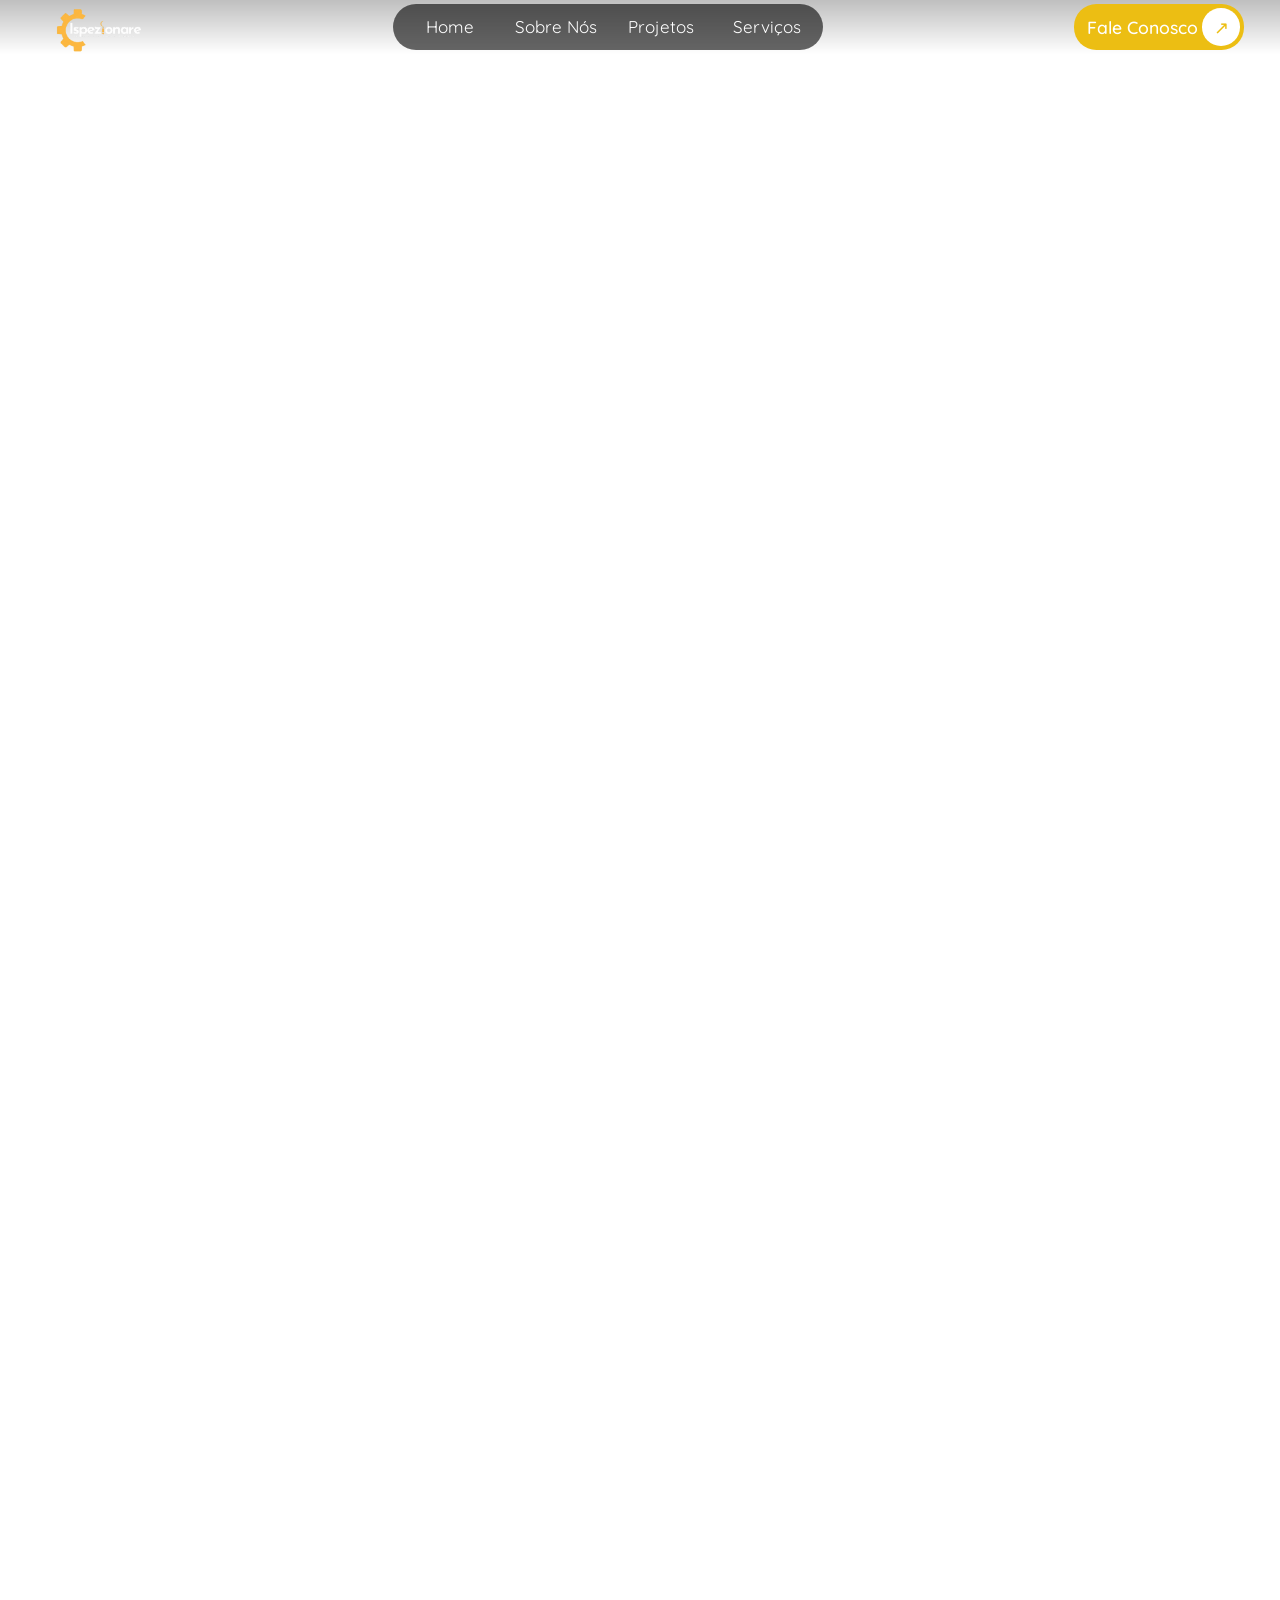
==== pages/aboutUs.html @ 0ad9e72d "estudar js e iniciar services" ====
<!DOCTYPE html>
<html lang="pt-br">
<head>
    <meta charset="UTF-8">
    <meta name="viewport" content="width=device-width, initial-scale=1.0">
    <title>Ispezionare Engenharia</title>
    <link rel="stylesheet" href="../styles/main.css">
    <link rel="icon" type="image/png" class="icon" href="../images/icon.png?v=2">
</head>
<body>
    <div class="headerItens">
        <div class="logo">
            <img src="../images/logoHeader.png" class="logoHeader">
        </div>
        <div class="icons">
            <a href="../index.html" class="iconsText home">Home</a>
            <a href="aboutUs.html" class="iconsText sobreNos">Sobre Nós</a>
            <a href="projects.html" class="iconsText projetos">Projetos</a>
            <a href="services.html" class="iconsText servicos">Serviços</a>
        </div>
        <div class="contact">
            <a href="https://wa.me/message/LAXNS5ODI656J1" class="waMe" target="_blank">
                <span class="waMeText">Fale Conosco</span>
                <span class="waMeArrow" aria-hidden="true">↗</span>
            </a>
        </div>
    </div>
</body>
</html>
---- styles/main.css ----
@import url('https://fonts.googleapis.com/css2?family=Archivo+Black&family=Montserrat:ital,wght@0,100..900;1,100..900&family=Quicksand:wght@300..700&display=swap');
* {
    padding: 0;
    margin: 0;
}
body {
    min-height: 200vh;
}

.headerItens {
    position: sticky;
    top: 0;
    z-index: 1000;
    display: grid;
    grid-template-columns: auto 1fr auto;
    grid-template-rows: minmax(0, 1fr);
    height: 3.35rem;
    background: linear-gradient(to bottom, rgb(0 0 0 / 25%), rgb(0 0 0 / 0%));
    color: white;
}
.headerItens .logo {
    display: flex;
    padding-left: 3rem;
    align-items: center;
    height: 110%;
}
.logoHeader {
    display: block;
    height: 100%;
    width: auto;
}
.headerItens .icons {
    display: flex;
    justify-self: center;
    align-items: stretch;
    padding: 0.25rem;
    box-sizing: border-box;
    background-color: rgb(0 0 0 / 60%);
    width: 47%;
    border-radius: 3.5rem;
    margin: 0.25rem;
    font-size: 10px;
}
.iconsText {
    display: flex;
    flex: 1;
    align-items: center;
    justify-content: center;
    font-family: "Quicksand", sans-serif;
    font-size: 1.7em;
    color: inherit;
    text-decoration: none;
    border-radius: 3.5rem;
    transition: 0.2s;
    cursor: pointer;
}
.iconsText:hover{
    background-color: white;
    color: black;
    transition: 0.2s;
}
.headerItens .contact {
    display: flex;
    justify-content: right;
    padding: .25rem;
    padding-right: 2rem;
    align-items: center;
}
.waMe {
    display: flex;
    align-items: center;
    justify-content: center;
    gap: .3rem;
    box-sizing: border-box;
    padding: .25rem;
    padding-left: 0.8rem;
    background-color: #ecbe13;
    border-radius: 1.4rem;
    margin: .25rem;
    height: 100%;
    font-family: "Quicksand", sans-serif;
    font-size: 1.4em;
    color: inherit;
    text-decoration: none;
    font-weight: 550;
    transition: .2s;
}
.waMeText,
.waMeArrow {
    display: flex;
    align-items: center;
    justify-content: center;
    height: 100%;
    transition: .2s;
    font-size: 1.1rem;
}
.waMeArrow {
    aspect-ratio: 1;
    flex-shrink: 0;
    border-radius: 50%;
    color: #ecbe13;
    background-color: white;
}
.waMe:hover{
    color: #ecbe13;
    background-color: white;
}
.waMe:hover .waMeArrow,
.waMe:focus-visible .waMeArrow {
    color: white;
    background-color: #ecbe13;
}
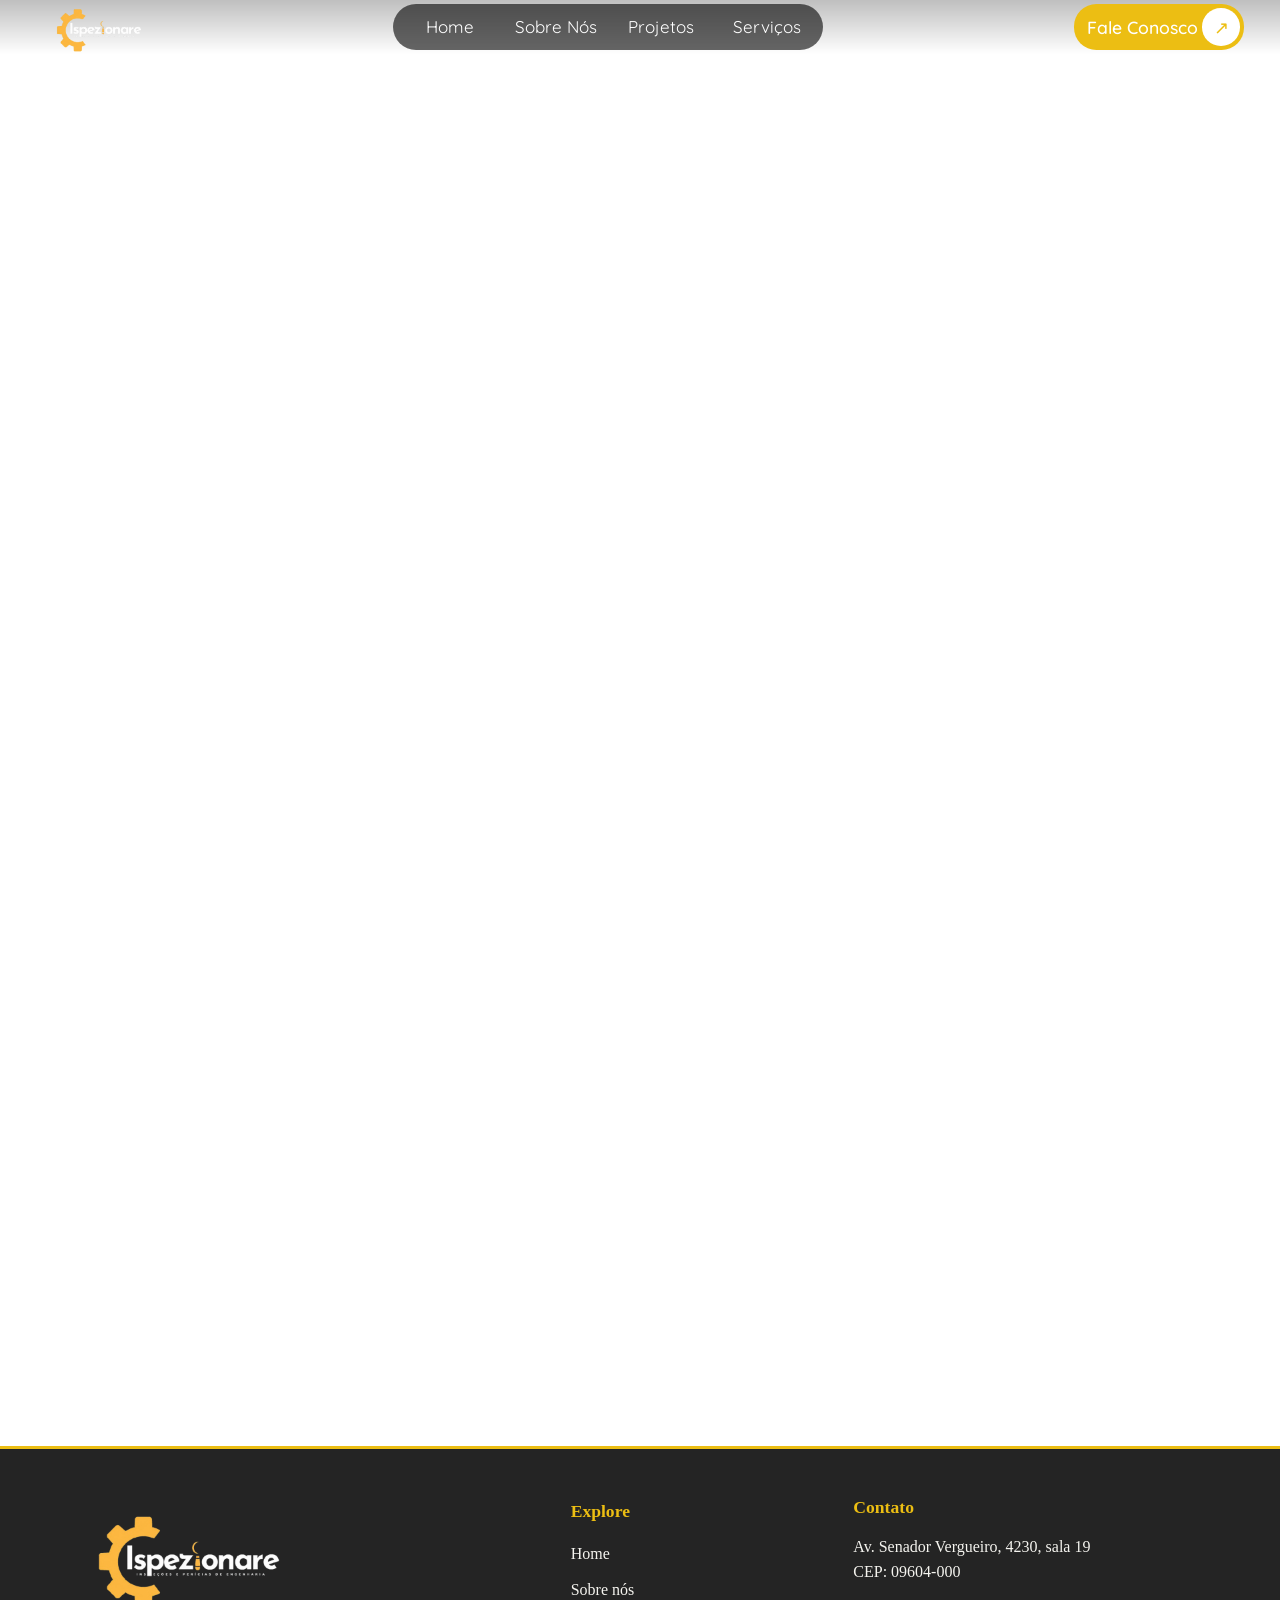
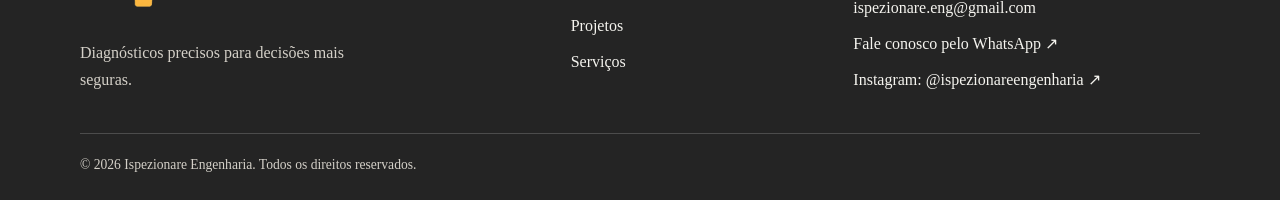
==== commit c1c1f158: "Inicio do services" ====
--- a/pages/aboutUs.html
+++ b/pages/aboutUs.html
@@ -25,5 +25,39 @@
             </a>
         </div>
     </div>
+
+
+
+    <!--  Footer  -->
+
+    <footer class="siteFooter">
+        <div class="footerContent">
+            <div class="footerBrand">
+                <a href="index.html" aria-label="Ispezionare Engenharia — início">
+                    <img src="../images/logoHeader.png" alt="Ispezionare Engenharia" loading="lazy">
+                </a>
+                <p>Diagnósticos precisos para decisões mais seguras.</p>
+            </div>
+            <nav class="footerLinks" aria-label="Navegação do rodapé">
+                <h2>Explore</h2>
+                <a href="index.html" aria-current="page">Home</a>
+                <a href="pages/aboutUs.html">Sobre nós</a>
+                <a href="pages/projects.html">Projetos</a>
+                <a href="pages/services.html">Serviços</a>
+            </nav>
+            <div class="footerContact">
+                <h2>Contato</h2>
+                <address>
+                    <p>Av. Senador Vergueiro, 4230, sala 19<br>CEP: 09604-000</p>
+                    <p>ispezionare.eng@gmail.com</p>
+                    <a href="https://wa.me/message/LAXNS5ODI656J1" target="_blank" rel="noopener noreferrer">Fale conosco pelo WhatsApp ↗</a>
+                </address>
+                <a href="https://www.instagram.com/ispezionareengenharia/" target="_blank" rel="noopener noreferrer">Instagram: @ispezionareengenharia ↗</a>
+            </div>
+        </div>
+        <div class="footerBottom">
+            <p>© 2026 Ispezionare Engenharia. Todos os direitos reservados.</p>
+        </div>
+    </footer>
 </body>
 </html>
--- a/styles/main.css
+++ b/styles/main.css
@@ -1,11 +1,19 @@
 @import url('https://fonts.googleapis.com/css2?family=Archivo+Black&family=Montserrat:ital,wght@0,100..900;1,100..900&family=Quicksand:wght@300..700&display=swap');
+@import url('https://fonts.googleapis.com/css2?family=Outfit:wght@100..900&display=swap');
 * {
     padding: 0;
     margin: 0;
 }
 body {
     min-height: 200vh;
-}
+    display: flex;
+    flex-direction: column;
+}
+body > * {
+    flex-shrink: 0;
+}
+
+/*  Header  */
 
 .headerItens {
     position: sticky;
@@ -110,3 +118,87 @@
     color: white;
     background-color: #ecbe13;
 }
+
+/* footer */
+
+.siteFooter {
+    margin-top: auto;
+    padding: 3rem clamp(1.25rem, 4vw, 5rem) 1.5rem;
+    background-color: #242424;
+    color: #f5f4ef;
+    border-top: 3px solid #ecbe13;
+}
+.footerContent {
+    display: grid;
+    grid-template-columns: 1.3fr .7fr 1fr;
+    gap: 2.5rem;
+    max-width: 1120px;
+    margin-inline: auto;
+}
+.footerContent > * {
+    min-width: 0;
+    overflow-wrap: anywhere;
+}
+.footerBrand img {
+    display: block;
+    width: 220px;
+    max-width: 100%;
+    height: auto;
+}
+.footerBrand p {
+    max-width: 280px;
+    margin-top: 1rem;
+    color: #d4d0c8;
+    line-height: 1.7;
+}
+.siteFooter h2 {
+    margin-bottom: 1rem;
+    color: #ecbe13;
+    font-size: 1.1rem;
+    font-weight: 600;
+}
+.footerLinks, .footerContact address {
+    display: flex;
+    flex-direction: column;
+    align-items: flex-start;
+    gap: .65rem;
+    font-style: normal;
+    line-height: 1.6;
+}
+.footerLinks h2 {
+    margin-bottom: .35rem;
+}
+.footerContact > a {
+    display: inline-block;
+    margin-top: .65rem;
+    line-height: 1.6;
+}
+.siteFooter a {
+    color: inherit;
+    text-decoration: none;
+    text-underline-offset: .25em;
+}
+.siteFooter a:hover {
+    color: #ecbe13;
+    text-decoration: underline;
+}
+.siteFooter a:focus-visible {
+    outline: 2px solid #ecbe13;
+    outline-offset: 5px;
+    border-radius: 2px;
+}
+.footerBottom {
+    max-width: 1120px;
+    margin: 2.5rem auto 0;
+    padding-top: 1.25rem;
+    border-top: 1px solid rgb(255 255 255 / 18%);
+    color: #d4d0c8;
+    font-size: .85rem;
+    line-height: 1.6;
+}
+
+/*  general  */
+
+.yText {
+    color: #ecbe13;
+}
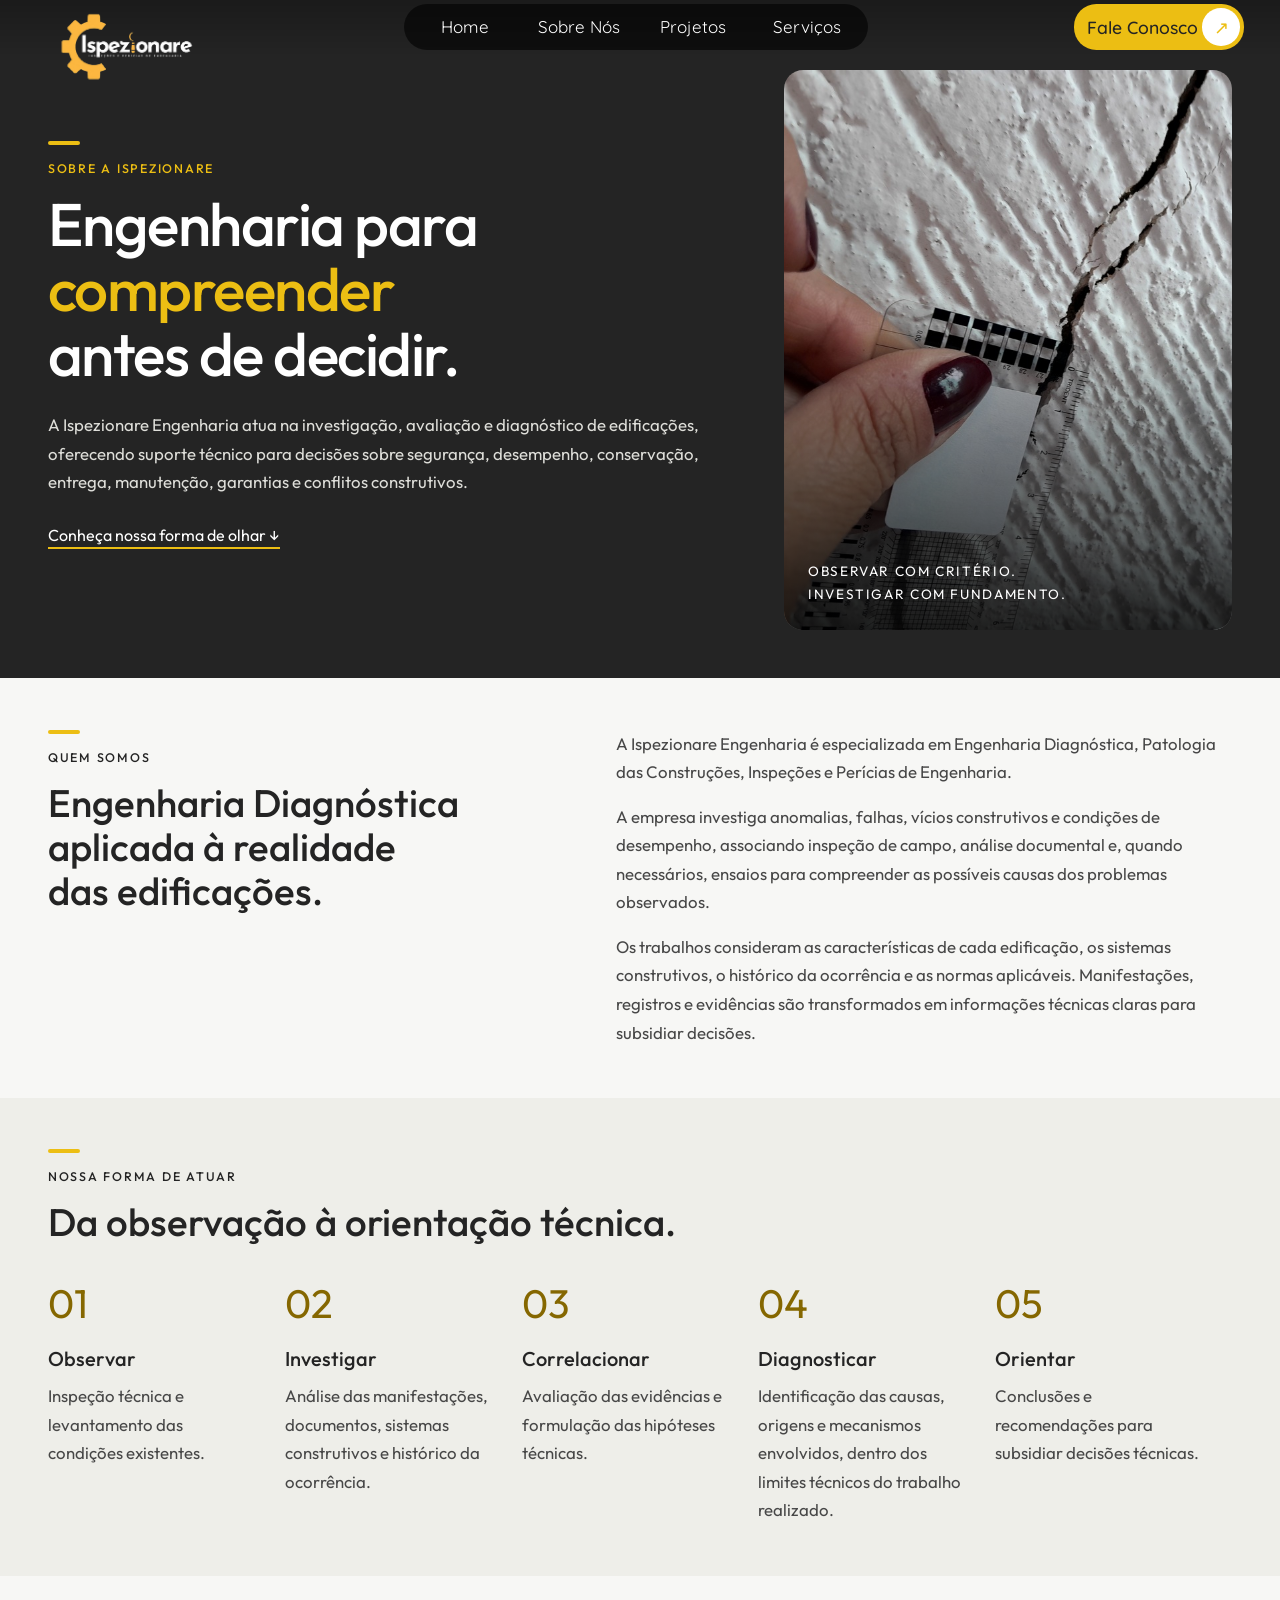
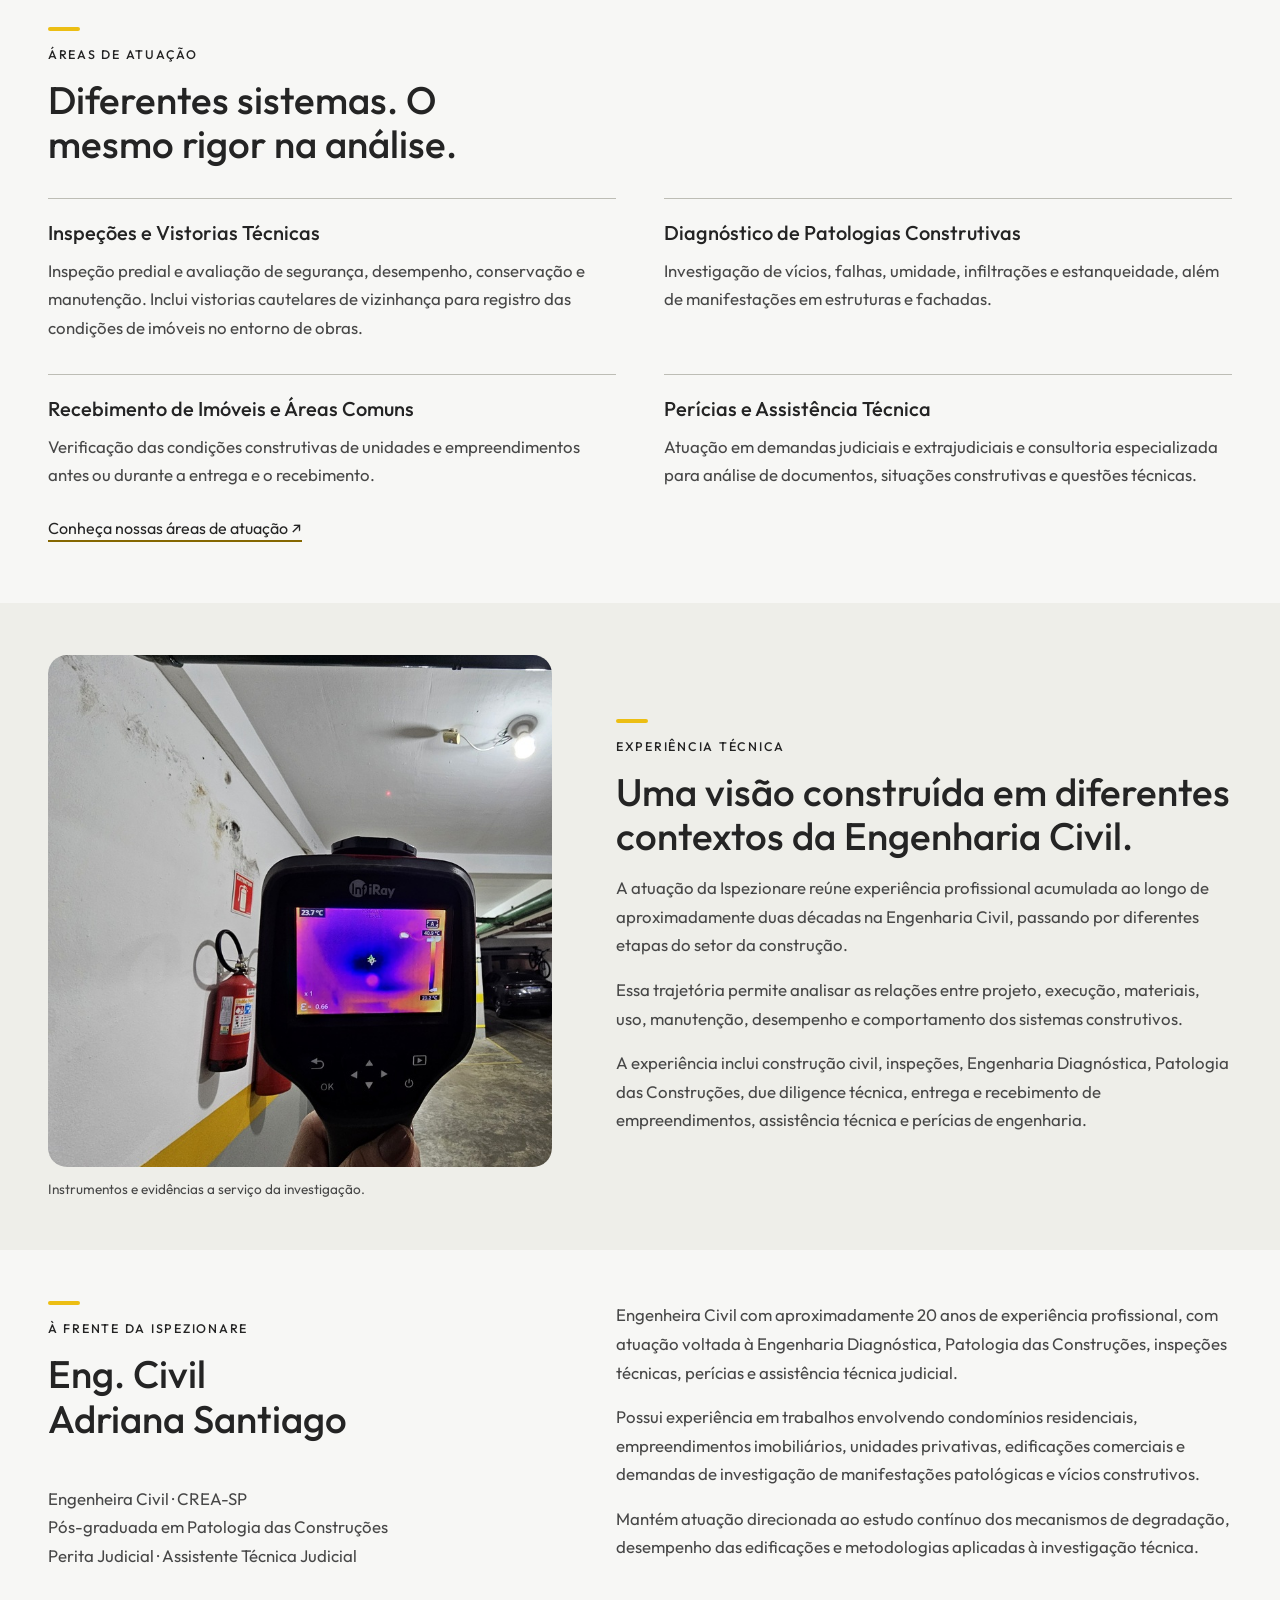
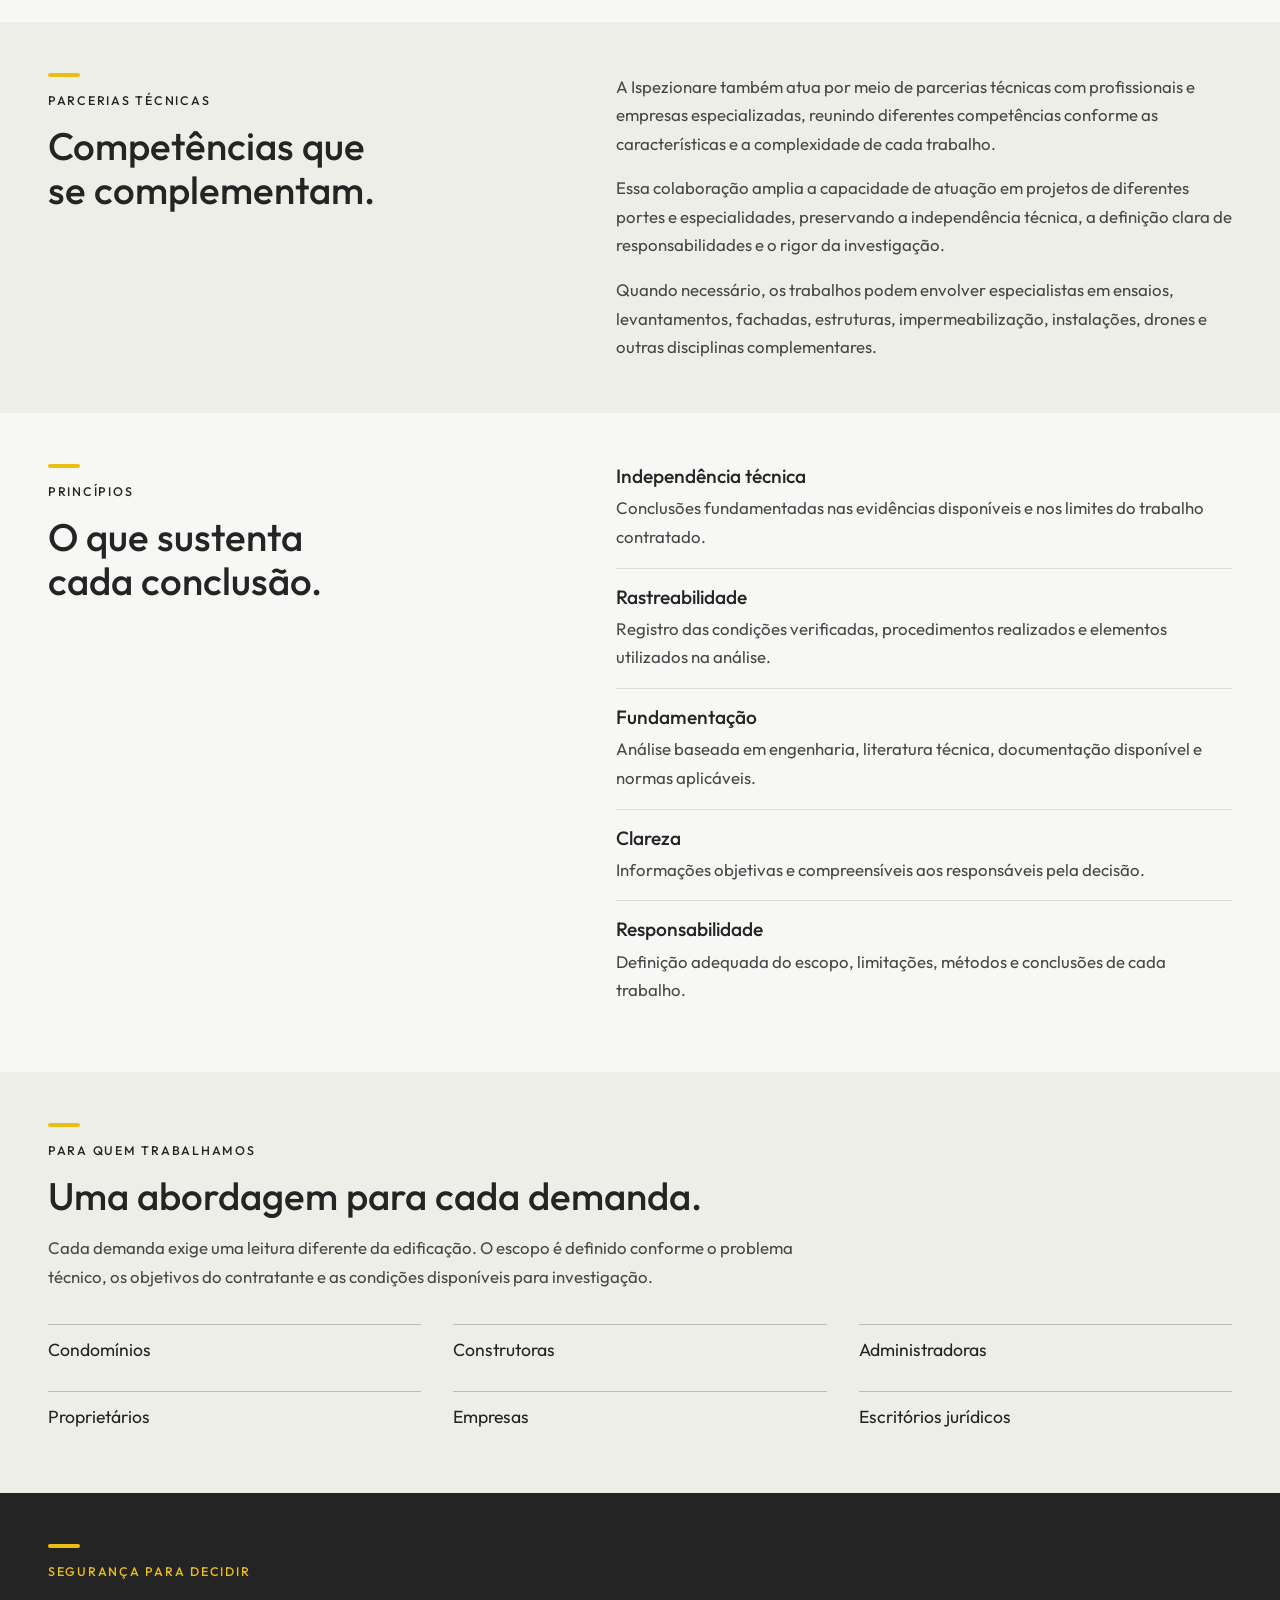
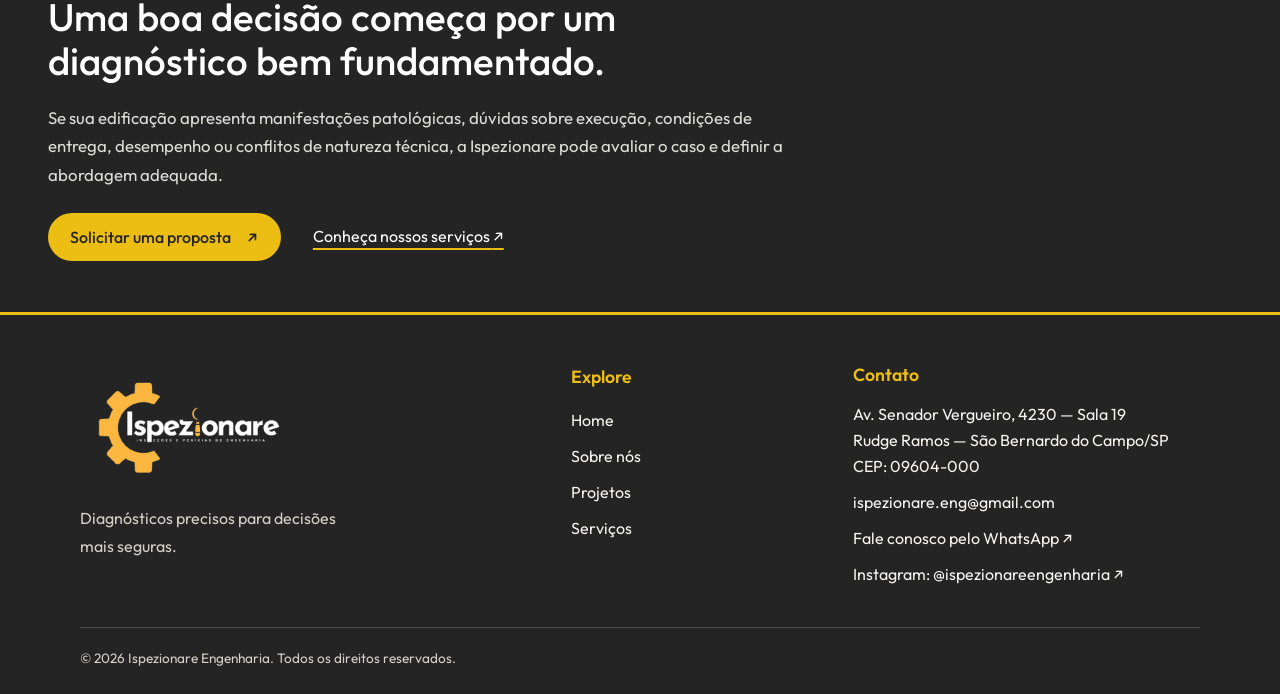
==== commit 8f1e9aaa: "aboutUs.html feito" ====
--- a/pages/aboutUs.html
+++ b/pages/aboutUs.html
@@ -3,52 +3,198 @@
 <head>
     <meta charset="UTF-8">
     <meta name="viewport" content="width=device-width, initial-scale=1.0">
-    <title>Ispezionare Engenharia</title>
+    <title>Sobre a Ispezionare | Engenharia Diagnóstica e Perícias</title>
+    <meta name="description" content="Conheça a Ispezionare Engenharia, especializada em Engenharia Diagnóstica, Patologia das Construções, inspeções, perícias e assistência técnica.">
     <link rel="stylesheet" href="../styles/main.css">
-    <link rel="icon" type="image/png" class="icon" href="../images/icon.png?v=2">
+    <link rel="stylesheet" href="../styles/aboutUs.css">
+    <link rel="icon" type="image/png" href="../images/images/icon.png?v=2">
 </head>
-<body>
-    <div class="headerItens">
+<body class="aboutPage">
+    <a class="aboutSkip" href="#conteudo">Pular para o conteúdo</a>
+    <header class="headerItens">
         <div class="logo">
-            <img src="../images/logoHeader.png" class="logoHeader">
-        </div>
-        <div class="icons">
-            <a href="../index.html" class="iconsText home">Home</a>
-            <a href="aboutUs.html" class="iconsText sobreNos">Sobre Nós</a>
-            <a href="projects.html" class="iconsText projetos">Projetos</a>
-            <a href="services.html" class="iconsText servicos">Serviços</a>
-        </div>
+            <img src="../images/images/logoHeader.png" class="logoHeader" alt="Ispezionare Engenharia">
+        </div>
+        <nav class="icons" aria-label="Navegação principal">
+            <a href="../index.html" class="iconsText">Home</a>
+            <a href="aboutUs.html" class="iconsText" aria-current="page">Sobre Nós</a>
+            <a href="projects.html" class="iconsText">Projetos</a>
+            <a href="services.html" class="iconsText">Serviços</a>
+        </nav>
         <div class="contact">
             <a href="https://wa.me/message/LAXNS5ODI656J1" class="waMe" target="_blank">
                 <span class="waMeText">Fale Conosco</span>
                 <span class="waMeArrow" aria-hidden="true">↗</span>
             </a>
         </div>
-    </div>
-
-
-
-    <!--  Footer  -->
+    </header>
+
+    <main id="conteudo" tabindex="-1">
+        <section class="aboutHero" aria-labelledby="about-title">
+            <div class="aboutContainer aboutHeroGrid">
+                <div class="aboutHeroText">
+                    <p class="aboutEyebrow">Sobre a Ispezionare</p>
+                    <h1 id="about-title">Engenharia para <span>compreender</span> antes de decidir.</h1>
+                    <p class="aboutLead">A Ispezionare Engenharia atua na investigação, avaliação e diagnóstico de edificações, oferecendo suporte técnico para decisões sobre segurança, desempenho, conservação, entrega, manutenção, garantias e conflitos construtivos.</p>
+                    <a class="aboutLink" href="#quem-somos">Conheça nossa forma de olhar <span aria-hidden="true">↓</span></a>
+                </div>
+                <figure class="aboutHeroPhoto">
+                    <img src="../images/images-services/firstService.jpg" width="744" height="842" alt="Medição da abertura de uma trinca com fissurômetro." fetchpriority="high">
+                    <figcaption>Observar com critério.<br>Investigar com fundamento.</figcaption>
+                </figure>
+            </div>
+        </section>
+
+        <section class="aboutSection" aria-labelledby="quem-somos">
+            <div class="aboutContainer aboutSplit">
+                <div>
+                    <p class="aboutEyebrow">Quem somos</p>
+                    <h2 id="quem-somos">Engenharia Diagnóstica aplicada à realidade das edificações.</h2>
+                </div>
+                <div class="aboutCopy">
+                    <p>A Ispezionare Engenharia é especializada em Engenharia Diagnóstica, Patologia das Construções, Inspeções e Perícias de Engenharia.</p>
+                    <p>A empresa investiga anomalias, falhas, vícios construtivos e condições de desempenho, associando inspeção de campo, análise documental e, quando necessários, ensaios para compreender as possíveis causas dos problemas observados.</p>
+                    <p>Os trabalhos consideram as características de cada edificação, os sistemas construtivos, o histórico da ocorrência e as normas aplicáveis. Manifestações, registros e evidências são transformados em informações técnicas claras para subsidiar decisões.</p>
+                </div>
+            </div>
+        </section>
+
+        <section class="aboutSection aboutTint" aria-labelledby="nosso-metodo">
+            <div class="aboutContainer">
+                <div class="aboutHeading">
+                    <p class="aboutEyebrow">Nossa forma de atuar</p>
+                    <h2 id="nosso-metodo">Da observação à orientação técnica.</h2>
+                </div>
+                <ol class="aboutMethod">
+                    <li><span aria-hidden="true">01</span><h3>Observar</h3><p>Inspeção técnica e levantamento das condições existentes.</p></li>
+                    <li><span aria-hidden="true">02</span><h3>Investigar</h3><p>Análise das manifestações, documentos, sistemas construtivos e histórico da ocorrência.</p></li>
+                    <li><span aria-hidden="true">03</span><h3>Correlacionar</h3><p>Avaliação das evidências e formulação das hipóteses técnicas.</p></li>
+                    <li><span aria-hidden="true">04</span><h3>Diagnosticar</h3><p>Identificação das causas, origens e mecanismos envolvidos, dentro dos limites técnicos do trabalho realizado.</p></li>
+                    <li><span aria-hidden="true">05</span><h3>Orientar</h3><p>Conclusões e recomendações para subsidiar decisões técnicas.</p></li>
+                </ol>
+            </div>
+        </section>
+
+        <section class="aboutSection" aria-labelledby="areas-atuacao">
+            <div class="aboutContainer">
+                <div class="aboutHeading">
+                    <p class="aboutEyebrow">Áreas de atuação</p>
+                    <h2 id="areas-atuacao">Diferentes sistemas. O mesmo rigor na análise.</h2>
+                </div>
+                <div class="aboutAreas">
+                    <article><h3>Inspeções e Vistorias Técnicas</h3><p>Inspeção predial e avaliação de segurança, desempenho, conservação e manutenção. Inclui vistorias cautelares de vizinhança para registro das condições de imóveis no entorno de obras.</p></article>
+                    <article><h3>Diagnóstico de Patologias Construtivas</h3><p>Investigação de vícios, falhas, umidade, infiltrações e estanqueidade, além de manifestações em estruturas e fachadas.</p></article>
+                    <article><h3>Recebimento de Imóveis e Áreas Comuns</h3><p>Verificação das condições construtivas de unidades e empreendimentos antes ou durante a entrega e o recebimento.</p></article>
+                    <article><h3>Perícias e Assistência Técnica</h3><p>Atuação em demandas judiciais e extrajudiciais e consultoria especializada para análise de documentos, situações construtivas e questões técnicas.</p></article>
+                </div>
+                <a class="aboutLink" href="services.html">Conheça nossas áreas de atuação <span aria-hidden="true">↗</span></a>
+            </div>
+        </section>
+
+        <section class="aboutSection aboutTint" aria-labelledby="experiencia">
+            <div class="aboutContainer aboutSplit aboutExperience">
+                <figure class="aboutPhoto">
+                    <img src="../images/images-services/secondService.jpg" width="744" height="842" alt="Câmera termográfica utilizada na investigação de uma parede em garagem." loading="lazy" decoding="async">
+                    <figcaption>Instrumentos e evidências a serviço da investigação.</figcaption>
+                </figure>
+                <div class="aboutCopy">
+                    <p class="aboutEyebrow">Experiência técnica</p>
+                    <h2 id="experiencia">Uma visão construída em diferentes contextos da Engenharia Civil.</h2>
+                    <p>A atuação da Ispezionare reúne experiência profissional acumulada ao longo de aproximadamente duas décadas na Engenharia Civil, passando por diferentes etapas do setor da construção.</p>
+                    <p>Essa trajetória permite analisar as relações entre projeto, execução, materiais, uso, manutenção, desempenho e comportamento dos sistemas construtivos.</p>
+                    <p>A experiência inclui construção civil, inspeções, Engenharia Diagnóstica, Patologia das Construções, due diligence técnica, entrega e recebimento de empreendimentos, assistência técnica e perícias de engenharia.</p>
+                </div>
+            </div>
+        </section>
+
+        <section class="aboutSection" aria-labelledby="adriana-santiago">
+            <div class="aboutContainer aboutSplit">
+                <div class="aboutFounder">
+                    <p class="aboutEyebrow">À frente da Ispezionare</p>
+                    <h2 id="adriana-santiago">Eng. Civil<br>Adriana Santiago</h2>
+                    <p class="aboutCredentials">Engenheira Civil · CREA-SP<br>Pós-graduada em Patologia das Construções<br>Perita Judicial · Assistente Técnica Judicial</p>
+                </div>
+                <div class="aboutCopy">
+                    <p>Engenheira Civil com aproximadamente 20 anos de experiência profissional, com atuação voltada à Engenharia Diagnóstica, Patologia das Construções, inspeções técnicas, perícias e assistência técnica judicial.</p>
+                    <p>Possui experiência em trabalhos envolvendo condomínios residenciais, empreendimentos imobiliários, unidades privativas, edificações comerciais e demandas de investigação de manifestações patológicas e vícios construtivos.</p>
+                    <p>Mantém atuação direcionada ao estudo contínuo dos mecanismos de degradação, desempenho das edificações e metodologias aplicadas à investigação técnica.</p>
+                </div>
+            </div>
+        </section>
+
+        <section class="aboutSection aboutTint" aria-labelledby="parcerias">
+            <div class="aboutContainer aboutSplit">
+                <div>
+                    <p class="aboutEyebrow">Parcerias técnicas</p>
+                    <h2 id="parcerias">Competências que se complementam.</h2>
+                </div>
+                <div class="aboutCopy">
+                    <p>A Ispezionare também atua por meio de parcerias técnicas com profissionais e empresas especializadas, reunindo diferentes competências conforme as características e a complexidade de cada trabalho.</p>
+                    <p>Essa colaboração amplia a capacidade de atuação em projetos de diferentes portes e especialidades, preservando a independência técnica, a definição clara de responsabilidades e o rigor da investigação.</p>
+                    <p>Quando necessário, os trabalhos podem envolver especialistas em ensaios, levantamentos, fachadas, estruturas, impermeabilização, instalações, drones e outras disciplinas complementares.</p>
+                </div>
+            </div>
+        </section>
+
+        <section class="aboutSection" aria-labelledby="principios">
+            <div class="aboutContainer aboutSplit">
+                <div>
+                    <p class="aboutEyebrow">Princípios</p>
+                    <h2 id="principios">O que sustenta cada conclusão.</h2>
+                </div>
+                <dl class="aboutPrinciples">
+                    <div><dt>Independência técnica</dt><dd>Conclusões fundamentadas nas evidências disponíveis e nos limites do trabalho contratado.</dd></div>
+                    <div><dt>Rastreabilidade</dt><dd>Registro das condições verificadas, procedimentos realizados e elementos utilizados na análise.</dd></div>
+                    <div><dt>Fundamentação</dt><dd>Análise baseada em engenharia, literatura técnica, documentação disponível e normas aplicáveis.</dd></div>
+                    <div><dt>Clareza</dt><dd>Informações objetivas e compreensíveis aos responsáveis pela decisão.</dd></div>
+                    <div><dt>Responsabilidade</dt><dd>Definição adequada do escopo, limitações, métodos e conclusões de cada trabalho.</dd></div>
+                </dl>
+            </div>
+        </section>
+
+        <section class="aboutSection aboutTint" aria-labelledby="publicos">
+            <div class="aboutContainer">
+                <div class="aboutHeading">
+                    <p class="aboutEyebrow">Para quem trabalhamos</p>
+                    <h2 id="publicos">Uma abordagem para cada demanda.</h2>
+                    <p>Cada demanda exige uma leitura diferente da edificação. O escopo é definido conforme o problema técnico, os objetivos do contratante e as condições disponíveis para investigação.</p>
+                </div>
+                <ul class="aboutAudiences"><li>Condomínios</li><li>Construtoras</li><li>Administradoras</li><li>Proprietários</li><li>Empresas</li><li>Escritórios jurídicos</li></ul>
+            </div>
+        </section>
+
+        <section class="aboutSection aboutClosing" aria-labelledby="contato">
+            <div class="aboutContainer">
+                <p class="aboutEyebrow">Segurança para decidir</p>
+                <h2 id="contato">Uma boa decisão começa por um diagnóstico bem fundamentado.</h2>
+                <p>Se sua edificação apresenta manifestações patológicas, dúvidas sobre execução, condições de entrega, desempenho ou conflitos de natureza técnica, a Ispezionare pode avaliar o caso e definir a abordagem adequada.</p>
+                <div class="aboutActions">
+                    <a class="aboutButton" href="https://wa.me/message/LAXNS5ODI656J1" target="_blank" rel="noopener noreferrer">Solicitar uma proposta <span aria-hidden="true">↗</span></a>
+                    <a class="aboutLink" href="services.html">Conheça nossos serviços <span aria-hidden="true">↗</span></a>
+                </div>
+            </div>
+        </section>
+    </main>
 
     <footer class="siteFooter">
         <div class="footerContent">
             <div class="footerBrand">
-                <a href="index.html" aria-label="Ispezionare Engenharia — início">
-                    <img src="../images/logoHeader.png" alt="Ispezionare Engenharia" loading="lazy">
+                <a href="../index.html" aria-label="Ispezionare Engenharia — início">
+                    <img src="../images/images/logoHeader.png" alt="Ispezionare Engenharia" loading="lazy">
                 </a>
                 <p>Diagnósticos precisos para decisões mais seguras.</p>
             </div>
             <nav class="footerLinks" aria-label="Navegação do rodapé">
                 <h2>Explore</h2>
-                <a href="index.html" aria-current="page">Home</a>
-                <a href="pages/aboutUs.html">Sobre nós</a>
-                <a href="pages/projects.html">Projetos</a>
-                <a href="pages/services.html">Serviços</a>
+                <a href="../index.html">Home</a>
+                <a href="aboutUs.html" aria-current="page">Sobre nós</a>
+                <a href="projects.html">Projetos</a>
+                <a href="services.html">Serviços</a>
             </nav>
             <div class="footerContact">
                 <h2>Contato</h2>
                 <address>
-                    <p>Av. Senador Vergueiro, 4230, sala 19<br>CEP: 09604-000</p>
+                    <p>Av. Senador Vergueiro, 4230 — Sala 19<br>Rudge Ramos — São Bernardo do Campo/SP<br>CEP: 09604-000</p>
                     <p>ispezionare.eng@gmail.com</p>
                     <a href="https://wa.me/message/LAXNS5ODI656J1" target="_blank" rel="noopener noreferrer">Fale conosco pelo WhatsApp ↗</a>
                 </address>
@@ -59,5 +205,6 @@
             <p>© 2026 Ispezionare Engenharia. Todos os direitos reservados.</p>
         </div>
     </footer>
+    <script src="../scripts/aboutUs.js" defer></script>
 </body>
 </html>
--- a/styles/main.css
+++ b/styles/main.css
@@ -1,5 +1,4 @@
-@import url('https://fonts.googleapis.com/css2?family=Archivo+Black&family=Montserrat:ital,wght@0,100..900;1,100..900&family=Quicksand:wght@300..700&display=swap');
-@import url('https://fonts.googleapis.com/css2?family=Outfit:wght@100..900&display=swap');
+@import url('https://fonts.googleapis.com/css2?family=Quicksand:wght@300..700&display=swap');
 * {
     padding: 0;
     margin: 0;
@@ -12,9 +11,22 @@
 body > * {
     flex-shrink: 0;
 }
-
 /*  Header  */
 
+.headerItens,
+.headerItens *,
+.headerItens *::before,
+.headerItens *::after {
+    box-sizing: border-box;
+}
+.headerItens .logo a {
+    display: block;
+    height: 100%;
+}
+.headerItens,
+.headerItens * {
+    font-family: "Quicksand", sans-serif;
+}
 .headerItens {
     position: sticky;
     top: 0;
@@ -30,7 +42,7 @@
     display: flex;
     padding-left: 3rem;
     align-items: center;
-    height: 110%;
+    height: 170%;
 }
 .logoHeader {
     display: block;
@@ -42,9 +54,8 @@
     justify-self: center;
     align-items: stretch;
     padding: 0.25rem;
-    box-sizing: border-box;
     background-color: rgb(0 0 0 / 60%);
-    width: 47%;
+    width: min(100%, 29rem);
     border-radius: 3.5rem;
     margin: 0.25rem;
     font-size: 10px;
@@ -65,7 +76,6 @@
 .iconsText:hover{
     background-color: white;
     color: black;
-    transition: 0.2s;
 }
 .headerItens .contact {
     display: flex;
@@ -79,7 +89,6 @@
     align-items: center;
     justify-content: center;
     gap: .3rem;
-    box-sizing: border-box;
     padding: .25rem;
     padding-left: 0.8rem;
     background-color: #ecbe13;
@@ -201,4 +210,20 @@
 
 .yText {
     color: #ecbe13;
-}+}
+
+@media (max-width: 1100px) {
+    .headerItens .logo { padding-left: 1rem; }
+    .headerItens .contact { padding-right: 1rem; }
+    .headerItens .icons { width: 95%; }
+}
+@media (max-width: 760px) {
+    .headerItens { position: relative; height: auto; grid-template-columns: minmax(0, 1fr) auto; grid-template-rows: auto auto; padding: .5rem; gap: 1.75rem .5rem; }
+    .headerItens .logo { height: 3.5rem; padding-left: .5rem; }
+    .headerItens .logo img { height: 5rem;}
+    .headerItens .logoHeader { max-width: 100%; object-fit: contain; }
+    .headerItens .contact { padding: 0; }
+    .headerItens .waMe { margin: 0; border-radius: 100px;}
+    .headerItens .icons { grid-column: 1 / -1; grid-row: 2; width: 100%; margin: 0; min-height: 2.75rem; }
+    .footerContent { grid-template-columns: minmax(0, 1fr); }
+}
--- a/styles/aboutUs.css
+++ b/styles/aboutUs.css
@@ -0,0 +1,398 @@
+@import url('https://fonts.googleapis.com/css2?family=Outfit:wght@100..900&display=swap');
+
+.aboutPage {
+    --aboutGold: #ecbe13;
+    --aboutInk: #242424;
+    --aboutMuted: #474747;
+    --aboutPaper: #f7f7f5;
+    --aboutLine: #deded9;
+    --aboutGutter: clamp(1.25rem, 4vw, 3rem);
+    min-height: 100vh;
+    background: var(--aboutPaper);
+    color: var(--aboutInk);
+    font-family: "Outfit", sans-serif;
+    overflow-wrap: break-word;
+}
+.aboutPage *, .aboutPage *::before, .aboutPage *::after {
+    box-sizing: border-box;
+}
+.aboutPage .waMe {
+    color: var(--aboutInk);
+}
+.aboutPage a:focus-visible {
+    outline: 3px solid #856700;
+    outline-offset: 5px;
+}
+.aboutPage .headerItens a:focus-visible,
+.aboutPage .siteFooter a:focus-visible,
+.aboutHero a:focus-visible,
+.aboutClosing a:focus-visible {
+    outline-color: var(--aboutGold);
+}
+.aboutSkip {
+    position: fixed;
+    top: .5rem;
+    left: .5rem;
+    z-index: 1100;
+    padding: .75rem 1rem;
+    background: var(--aboutGold);
+    color: var(--aboutInk);
+    transform: translateY(-160%);
+}
+.aboutSkip:focus {
+    transform: translateY(0);
+}
+.aboutContainer {
+    width: min(100% - 2 * var(--aboutGutter), 1200px);
+    margin-inline: auto;
+}
+.aboutSection {
+    padding-block: clamp(2.5rem, 4vw, 4rem);
+}
+.aboutTint {
+    background: #eeeee9;
+}
+.aboutPage main h2 {
+    font-size: clamp(1.8rem, 3vw, 2.75rem);
+    font-weight: 500;
+    line-height: 1.15;
+    text-wrap: balance;
+}
+.aboutPage main h3 {
+    font-size: 1.25rem;
+    font-weight: 500;
+    line-height: 1.35;
+}
+.aboutPage main p:not(.aboutEyebrow), .aboutPage dd {
+    font-size: 1.05rem;
+    line-height: 1.7;
+}
+.aboutPage [id] {
+    scroll-margin-top: 7rem;
+}
+.aboutEyebrow {
+    margin-bottom: 1rem;
+    font-size: .78rem;
+    font-weight: 500;
+    letter-spacing: .14em;
+    text-transform: uppercase;
+}
+.aboutEyebrow::before {
+    content: "";
+    display: block;
+    width: 2rem;
+    height: 4px;
+    border-radius: 1rem;
+    margin-bottom: 1rem;
+    background: var(--aboutGold);
+}
+.aboutHero {
+    margin-top: -60px;
+    padding-top: 60px;
+    padding-block: clamp(3.5rem, 6vw, 6rem) 3rem;
+    color: #fff;
+    background: var(--aboutInk);
+}
+.aboutHeroGrid {
+    display: grid;
+    grid-template-columns: minmax(0, 1.2fr) minmax(0, .8fr);
+    align-items: center;
+    gap: clamp(2rem, 5vw, 5rem);
+}
+.aboutHeroText h1 {
+    font-size: clamp(2.5rem, 4.7vw, 4.5rem);
+    font-weight: 500;
+    line-height: 1.08;
+    letter-spacing: -.025em;
+    text-wrap: balance;
+}
+.aboutHeroText h1 span {
+    color: var(--aboutGold);
+}
+.aboutHero .aboutLead {
+    margin-top: 1.5rem;
+    color: #deded9;
+    font-size: 1.15rem;
+}
+.aboutHero .aboutEyebrow {
+    color: var(--aboutGold);
+}
+.aboutHeroPhoto {
+    position: relative;
+}
+.aboutHeroPhoto img {
+    display: block;
+    width: 100%;
+    height: auto;
+    aspect-ratio: 4 / 5;
+    object-fit: cover;
+    border-radius: 1.2rem;
+}
+.aboutHeroPhoto::after {
+    content: "";
+    position: absolute;
+    inset: 0;
+    border-radius: 1.2rem;
+    background: linear-gradient(transparent 45%, rgb(0 0 0 / 80%));
+    pointer-events: none;
+}
+.aboutHeroPhoto figcaption {
+    position: absolute;
+    left: 1.5rem;
+    right: 1.5rem;
+    bottom: 1.5rem;
+    z-index: 1;
+    font-size: .85rem;
+    line-height: 1.7;
+    letter-spacing: .12em;
+    text-transform: uppercase;
+}
+.aboutLink {
+    display: inline-block;
+    padding-block: .65rem;
+    margin-top: 1rem;
+    color: inherit;
+    text-decoration-color: #856700;
+    text-decoration-thickness: 2px;
+    text-underline-offset: .4em;
+    line-height: 1.6;
+    transition: text-decoration-color .2s;
+}
+.aboutLink:hover {
+    text-decoration-color: currentColor;
+}
+.aboutHero .aboutLink, .aboutClosing .aboutLink {
+    text-decoration-color: var(--aboutGold);
+}
+.aboutSplit {
+    display: grid;
+    grid-template-columns: minmax(0, .9fr) minmax(0, 1.1fr);
+    gap: clamp(2rem, 5vw, 5rem);
+}
+.aboutCopy {
+    color: var(--aboutMuted);
+}
+.aboutCopy > * + * {
+    margin-top: 1rem;
+}
+.aboutCopy h2, .aboutCopy .aboutEyebrow {
+    color: var(--aboutInk);
+}
+.aboutHeading {
+    max-width: 48rem;
+    margin-bottom: 2rem;
+}
+.aboutHeading > p:last-child:not(.aboutEyebrow) {
+    margin-top: 1rem;
+    color: var(--aboutMuted);
+}
+.aboutMethod {
+    display: grid;
+    grid-template-columns: repeat(5, minmax(0, 1fr));
+    list-style: none;
+}
+.aboutMethod li {
+    position: relative;
+    padding-right: 1.5rem;
+}
+.aboutMethod li > span {
+    position: relative;
+    display: inline-block;
+    padding-right: .75rem;
+    color: #856700;
+    background: #eeeee9;
+    font-size: 2.5rem;
+    line-height: 1.3;
+}
+.aboutMethod h3 {
+    margin-block: 1rem .65rem;
+}
+.aboutMethod p {
+    color: var(--aboutMuted);
+}
+.aboutAreas {
+    display: grid;
+    grid-template-columns: repeat(2, minmax(0, 1fr));
+    gap: 2rem 3rem;
+}
+.aboutAreas article {
+    padding-top: 1.25rem;
+    border-top: 1px solid #bdbdb5;
+}
+.aboutAreas h3 {
+    margin-bottom: .65rem;
+}
+.aboutAreas p {
+    color: var(--aboutMuted);
+}
+.aboutExperience {
+    align-items: center;
+}
+.aboutPhoto img {
+    display: block;
+    width: 100%;
+    height: auto;
+    max-height: 32rem;
+    object-fit: cover;
+    border-radius: 1.2rem;
+}
+.aboutPhoto figcaption {
+    margin-top: .75rem;
+    color: var(--aboutMuted);
+    font-size: .85rem;
+    line-height: 1.5;
+}
+.aboutCredentials {
+    margin-top: 1.5rem;
+    padding-top: 1.25rem;
+    color: var(--aboutMuted);
+}
+.aboutPrinciples > div {
+    padding-block: 1rem;
+    border-top: 1px solid var(--aboutLine);
+}
+.aboutPrinciples > div:first-child {
+    padding-top: 0;
+    border-top: 0;
+}
+.aboutPrinciples dt {
+    margin-bottom: .4rem;
+    font-size: 1.2rem;
+    font-weight: 500;
+}
+.aboutPrinciples dd {
+    color: var(--aboutMuted);
+}
+.aboutAudiences {
+    display: grid;
+    grid-template-columns: repeat(3, minmax(0, 1fr));
+    gap: 1rem 2rem;
+    list-style: none;
+}
+.aboutAudiences li {
+    padding-block: .85rem;
+    border-top: 1px solid #bdbdb5;
+    font-size: 1.1rem;
+    transition: .2s;
+    cursor: pointer;
+}
+.aboutAudiences li:hover {
+    transform: scale(1.005);
+    color: var(--aboutGold);
+}
+.aboutClosing {
+    background: var(--aboutInk);
+    color: #fff;
+}
+.aboutClosing .aboutEyebrow {
+    color: var(--aboutGold);
+}
+.aboutClosing h2 {
+    max-width: 55rem;
+}
+.aboutClosing p:not(.aboutEyebrow) {
+    max-width: 48rem;
+    margin-top: 1.25rem;
+    color: #deded9;
+}
+.aboutActions {
+    display: flex;
+    align-items: center;
+    flex-wrap: wrap;
+    gap: 1rem 2rem;
+    margin-top: 1.5rem;
+}
+.aboutActions .aboutLink {
+    margin-top: 0;
+    transition: .2s;
+}
+.aboutActions .aboutLink:hover {
+    color: var(--aboutGold);
+    text-decoration-color: white;
+}
+.aboutButton {
+    display: inline-flex;
+    align-items: center;
+    justify-content: center;
+    gap: 1rem;
+    min-height: 3rem;
+    padding: .8rem 1.4rem;
+    border-radius: 1.5rem;
+    color: var(--aboutInk);
+    background: var(--aboutGold);
+    font-weight: 500;
+    text-decoration: none;
+    transition: background-color .2s;
+}
+.aboutButton:hover {
+    background: #fff;
+}
+
+@media (max-width: 1100px) {
+    .aboutMethod {
+        grid-template-columns: repeat(3, minmax(0, 1fr));
+        gap: 1.75rem 0;
+    }
+}
+@media (max-width: 760px) {
+    .aboutHero {
+        padding-top: 2.5rem;
+    }
+    .aboutHeroGrid, .aboutSplit, .aboutAreas {
+        grid-template-columns: minmax(0, 1fr);
+    }
+    .aboutHeroPhoto {
+        max-width: 30rem;
+        width: 100%;
+        justify-self: center;
+    }
+    .aboutHeroPhoto img {
+        aspect-ratio: 4 / 3;
+    }
+    .aboutMethod {
+        grid-template-columns: minmax(0, 1fr);
+        gap: 0;
+    }
+    .aboutMethod li {
+        padding: 0 0 1.75rem 4rem;
+    }
+    .aboutMethod li:last-child {
+        padding-bottom: 0;
+    }
+    .aboutMethod li::before {
+        left: 1.3rem;
+        top: 0;
+        bottom: 0;
+        width: 1px;
+        height: auto;
+    }
+    .aboutMethod li:last-child::before {
+        display: none;
+    }
+    .aboutMethod li > span {
+        position: absolute;
+        top: 0;
+        left: 0;
+        padding: 0 0 .5rem;
+    }
+    .aboutMethod h3 {
+        margin-top: 0;
+    }
+    .aboutPhoto {
+        max-width: 30rem;
+        width: 100%;
+        justify-self: center;
+    }
+    .aboutPhoto img {
+        aspect-ratio: 4 / 3;
+    }
+    .aboutAudiences {
+        grid-template-columns: repeat(2, minmax(0, 1fr));
+        gap: .5rem 1rem;
+    }
+}
+@media (prefers-reduced-motion: reduce) {
+    .aboutLink, .aboutButton {
+        transition: none;
+    }
+}
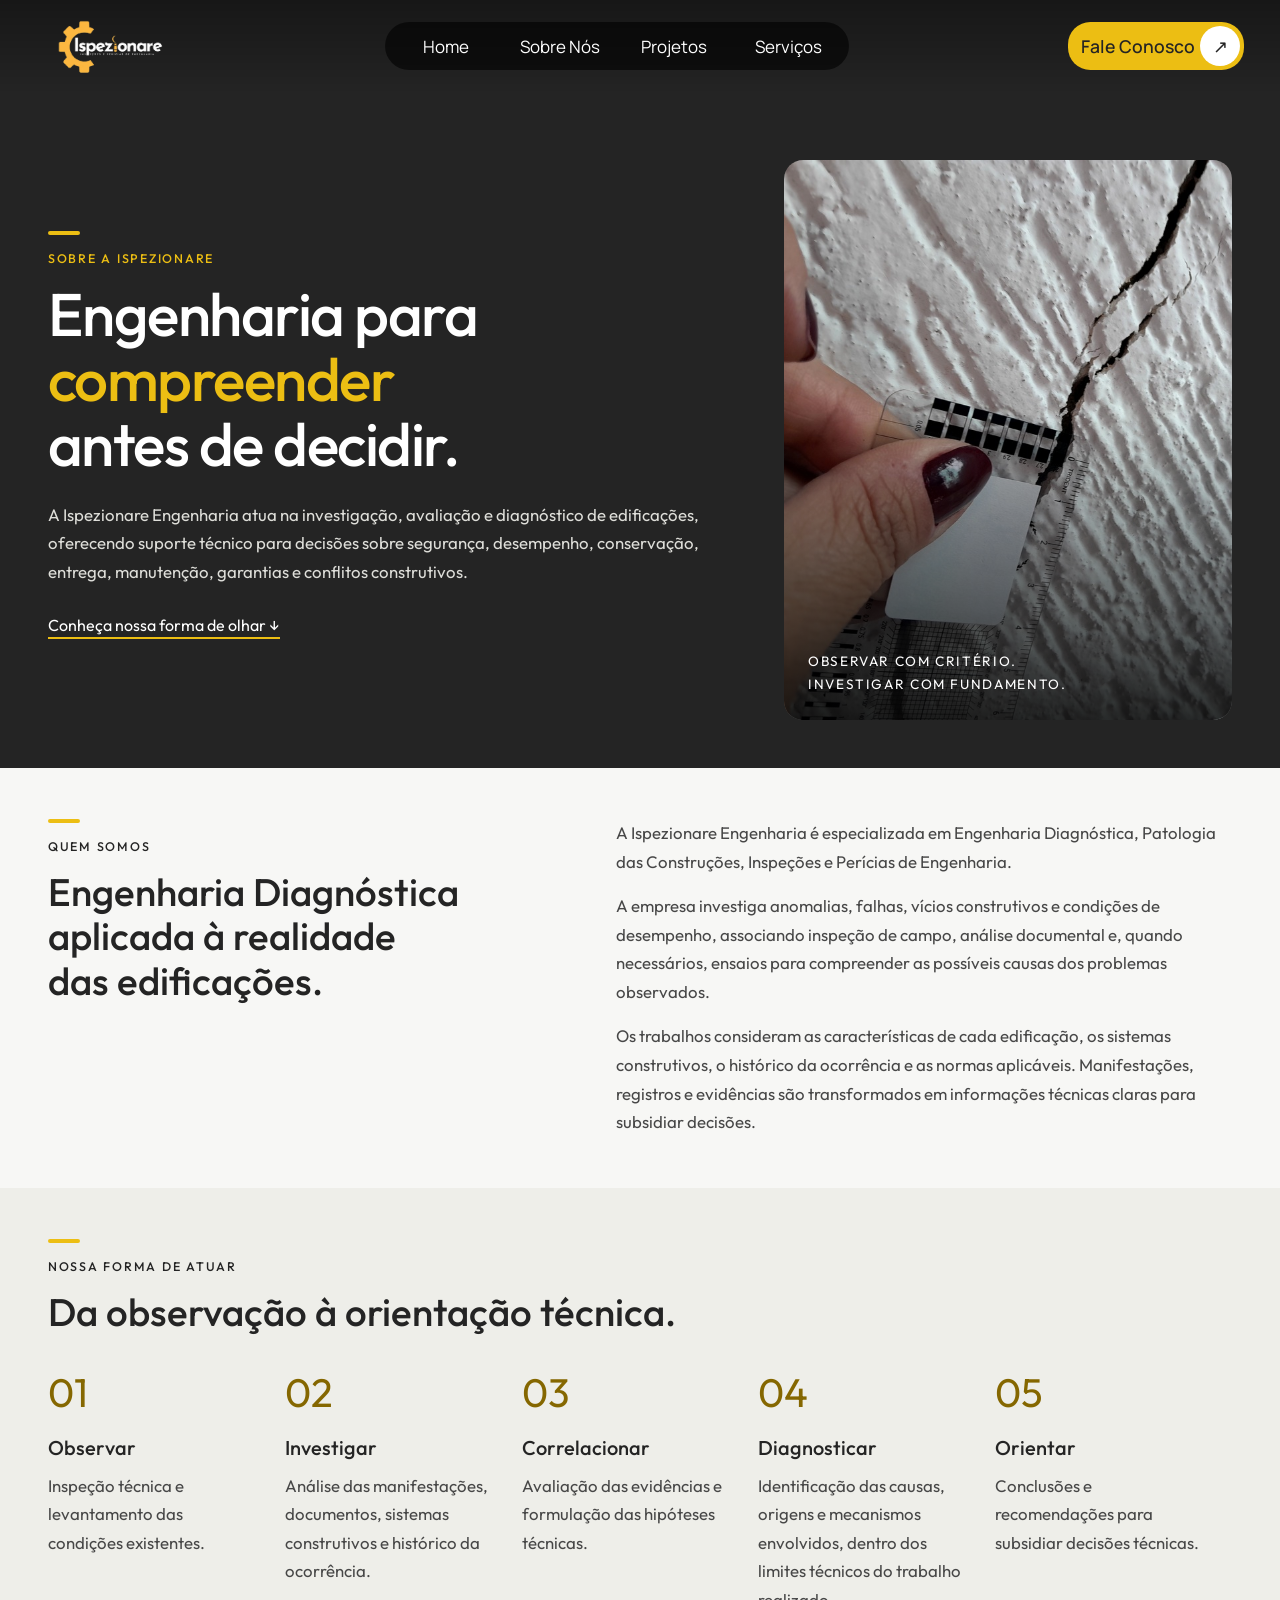
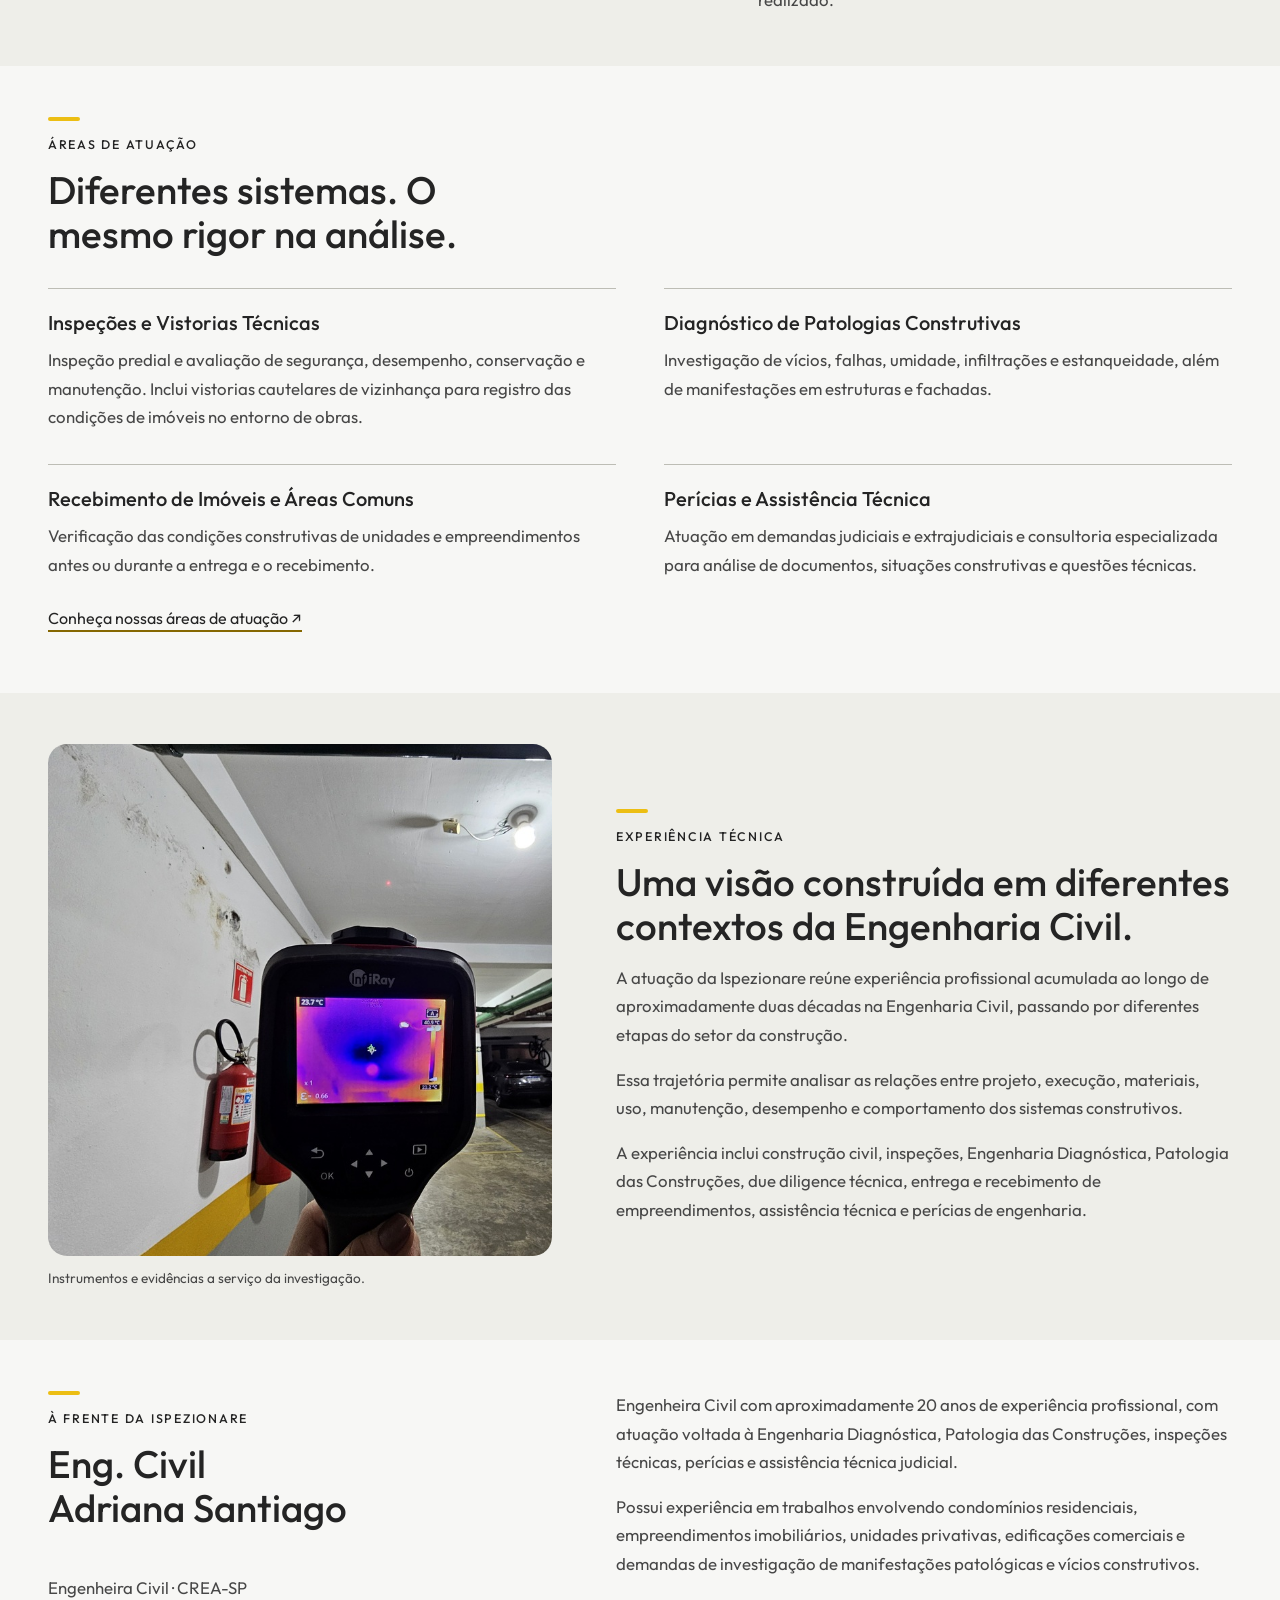
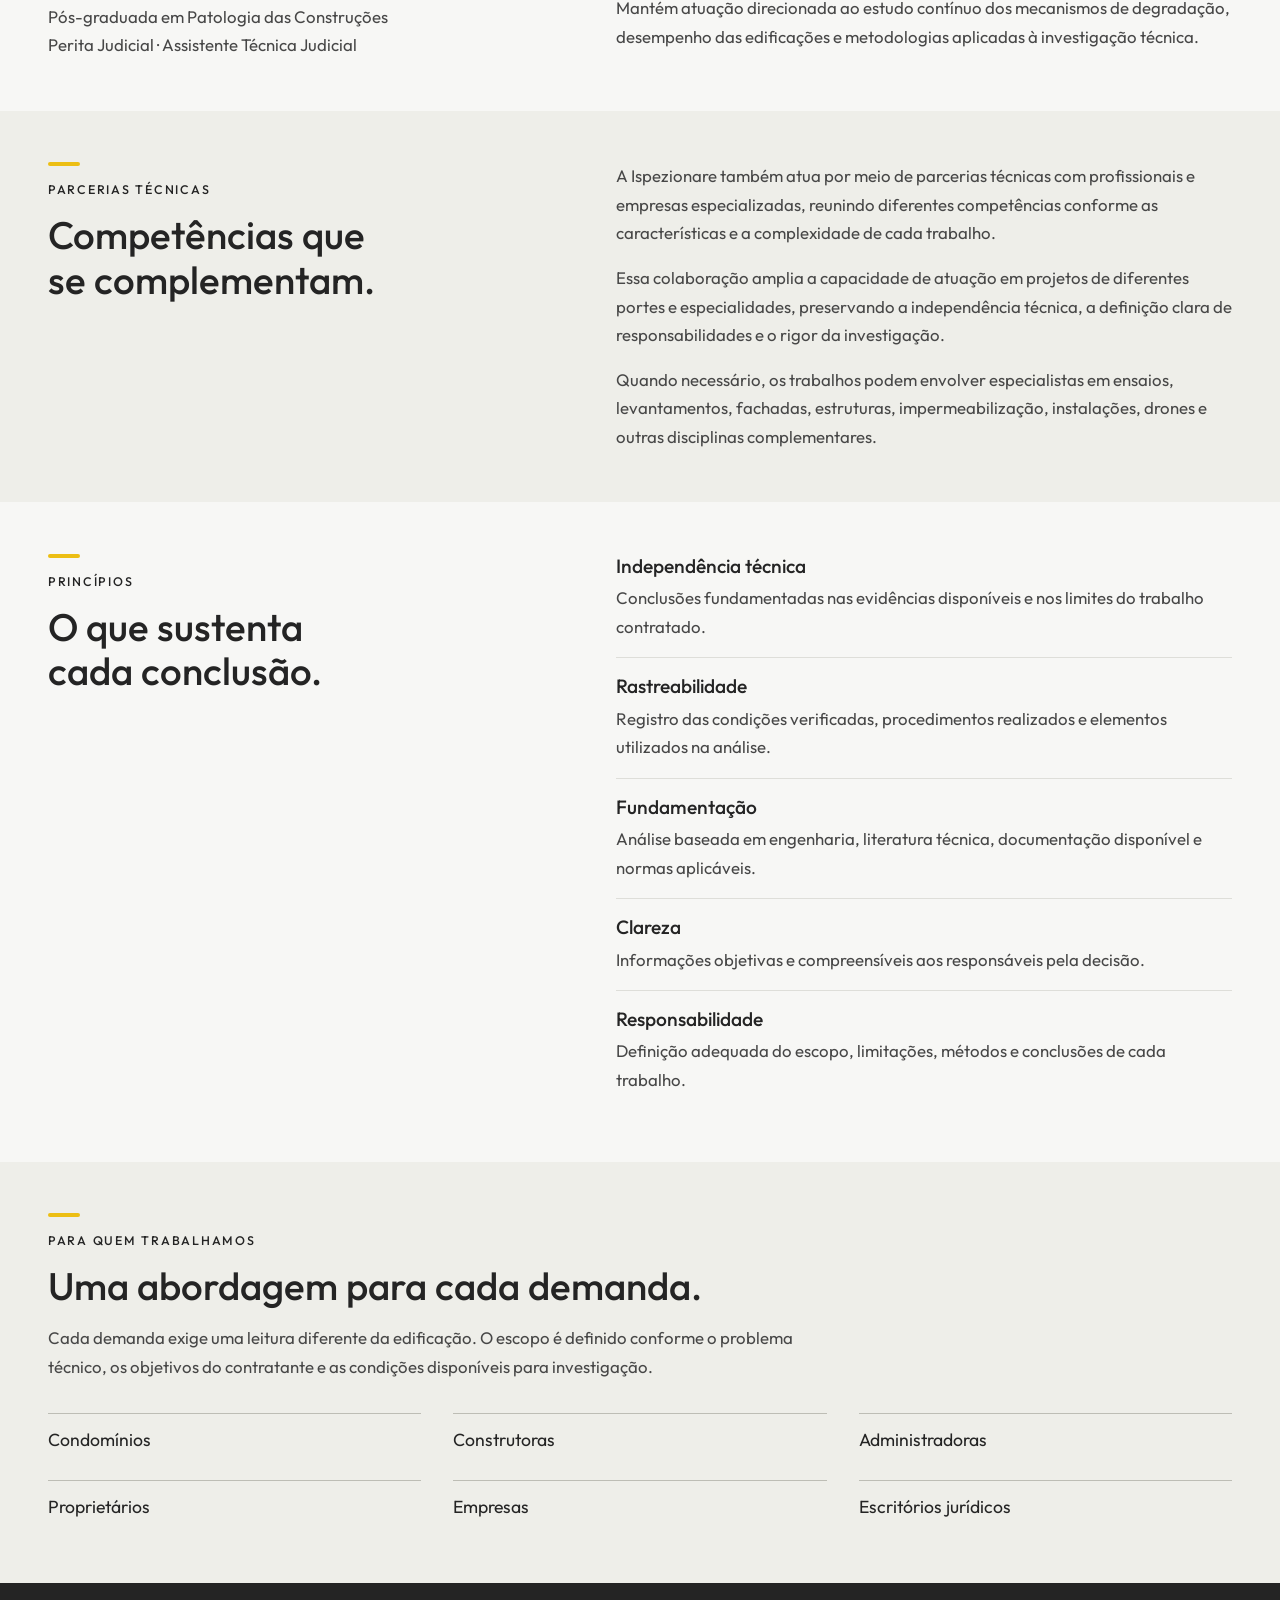
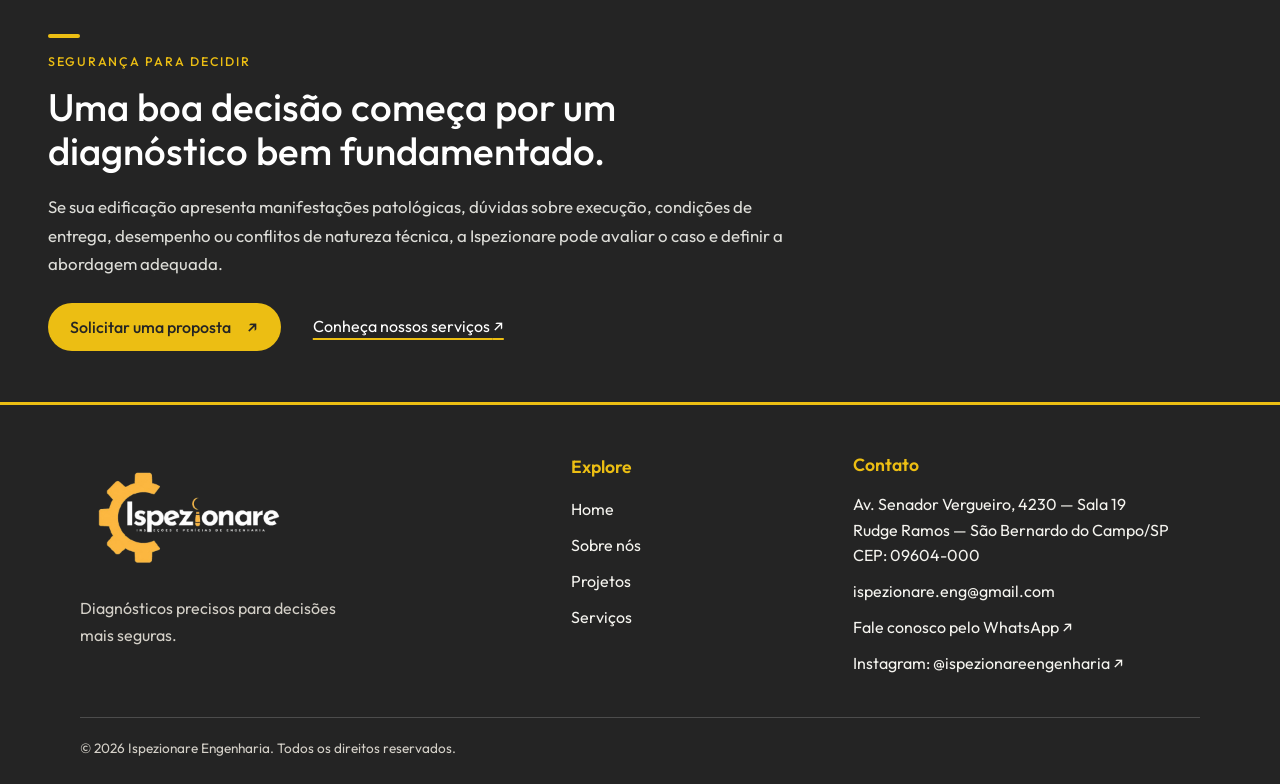
==== commit 8ea565dd: "newIndex version" ====
--- a/pages/aboutUs.html
+++ b/pages/aboutUs.html
@@ -22,12 +22,14 @@
             <a href="services.html" class="iconsText">Serviços</a>
         </nav>
         <div class="contact">
-            <a href="https://wa.me/message/LAXNS5ODI656J1" class="waMe" target="_blank">
+            <a href="https://wa.me/message/LAXNS5ODI656J1" class="waMe" target="_blank" rel="noopener noreferrer">
                 <span class="waMeText">Fale Conosco</span>
                 <span class="waMeArrow" aria-hidden="true">↗</span>
             </a>
         </div>
     </header>
+
+
 
     <main id="conteudo" tabindex="-1">
         <section class="aboutHero" aria-labelledby="about-title">
@@ -205,6 +207,6 @@
             <p>© 2026 Ispezionare Engenharia. Todos os direitos reservados.</p>
         </div>
     </footer>
-    <script src="../scripts/aboutUs.js" defer></script>
+    <script src="../scripts/header.js" defer></script>
 </body>
 </html>
--- a/styles/main.css
+++ b/styles/main.css
@@ -1,4 +1,4 @@
-@import url('https://fonts.googleapis.com/css2?family=Quicksand:wght@300..700&display=swap');
+@import url('https://fonts.googleapis.com/css2?family=Manrope:wght@400;500;600;700&display=swap');
 * {
     padding: 0;
     margin: 0;
@@ -25,24 +25,26 @@
 }
 .headerItens,
 .headerItens * {
-    font-family: "Quicksand", sans-serif;
+    font-family: "Manrope", sans-serif;
 }
 .headerItens {
-    position: sticky;
-    top: 0;
+    position: fixed;
+    inset: 0 0 auto;
     z-index: 1000;
     display: grid;
     grid-template-columns: auto 1fr auto;
     grid-template-rows: minmax(0, 1fr);
-    height: 3.35rem;
-    background: linear-gradient(to bottom, rgb(0 0 0 / 25%), rgb(0 0 0 / 0%));
+    height: 5.75rem;
+    background: linear-gradient(rgb(0 0 0 / 35%), transparent);
+    transition: background-color .2s;
     color: white;
 }
 .headerItens .logo {
     display: flex;
     padding-left: 3rem;
     align-items: center;
-    height: 170%;
+    height: 4.5rem;
+    align-self: center;
 }
 .logoHeader {
     display: block;
@@ -50,6 +52,8 @@
     width: auto;
 }
 .headerItens .icons {
+    align-self: center;
+    min-height: 3rem;
     display: flex;
     justify-self: center;
     align-items: stretch;
@@ -65,7 +69,7 @@
     flex: 1;
     align-items: center;
     justify-content: center;
-    font-family: "Quicksand", sans-serif;
+    font-family: "Manrope", sans-serif;
     font-size: 1.7em;
     color: inherit;
     text-decoration: none;
@@ -78,6 +82,8 @@
     color: black;
 }
 .headerItens .contact {
+    align-self: center;
+    height: 3.5rem;
     display: flex;
     justify-content: right;
     padding: .25rem;
@@ -95,7 +101,7 @@
     border-radius: 1.4rem;
     margin: .25rem;
     height: 100%;
-    font-family: "Quicksand", sans-serif;
+    font-family: "Manrope", sans-serif;
     font-size: 1.4em;
     color: inherit;
     text-decoration: none;
@@ -128,6 +134,17 @@
     background-color: #ecbe13;
 }
 
+
+.headerItens.isScrolled {
+    background: rgb(36 36 36 / 97%);
+}
+.headerItens .waMe, .headerItens .waMeArrow {
+    color: #242424;
+}
+.headerItens a:focus-visible {
+    outline: 3px solid #ecbe13;
+    outline-offset: 5px;
+}
 /* footer */
 
 .siteFooter {
@@ -218,11 +235,12 @@
     .headerItens .icons { width: 95%; }
 }
 @media (max-width: 760px) {
-    .headerItens { position: relative; height: auto; grid-template-columns: minmax(0, 1fr) auto; grid-template-rows: auto auto; padding: .5rem; gap: 1.75rem .5rem; }
+    .headerItens { height: auto; grid-template-columns: minmax(0, 1fr) auto; grid-template-rows: auto auto; padding: .5rem; gap: .75rem .5rem; }
     .headerItens .logo { height: 3.5rem; padding-left: .5rem; }
-    .headerItens .logo img { height: 5rem;}
+    .headerItens .logo img { height: 3.5rem; }
     .headerItens .logoHeader { max-width: 100%; object-fit: contain; }
-    .headerItens .contact { padding: 0; }
+    .headerItens .contact { padding: 0; height: 3rem; }
+    .headerItens .iconsText { font-size: .9rem; }
     .headerItens .waMe { margin: 0; border-radius: 100px;}
     .headerItens .icons { grid-column: 1 / -1; grid-row: 2; width: 100%; margin: 0; min-height: 2.75rem; }
     .footerContent { grid-template-columns: minmax(0, 1fr); }
--- a/styles/aboutUs.css
+++ b/styles/aboutUs.css
@@ -87,9 +87,8 @@
     background: var(--aboutGold);
 }
 .aboutHero {
-    margin-top: -60px;
-    padding-top: 60px;
-    padding-block: clamp(3.5rem, 6vw, 6rem) 3rem;
+    margin-top: 0;
+    padding-block: 10rem 3rem;
     color: #fff;
     background: var(--aboutInk);
 }
@@ -336,7 +335,9 @@
 }
 @media (max-width: 760px) {
     .aboutHero {
-        padding-top: 2.5rem;
+        padding-top: 9.5rem;
+        margin-top: 0;
+        margin-left: 0;
     }
     .aboutHeroGrid, .aboutSplit, .aboutAreas {
         grid-template-columns: minmax(0, 1fr);
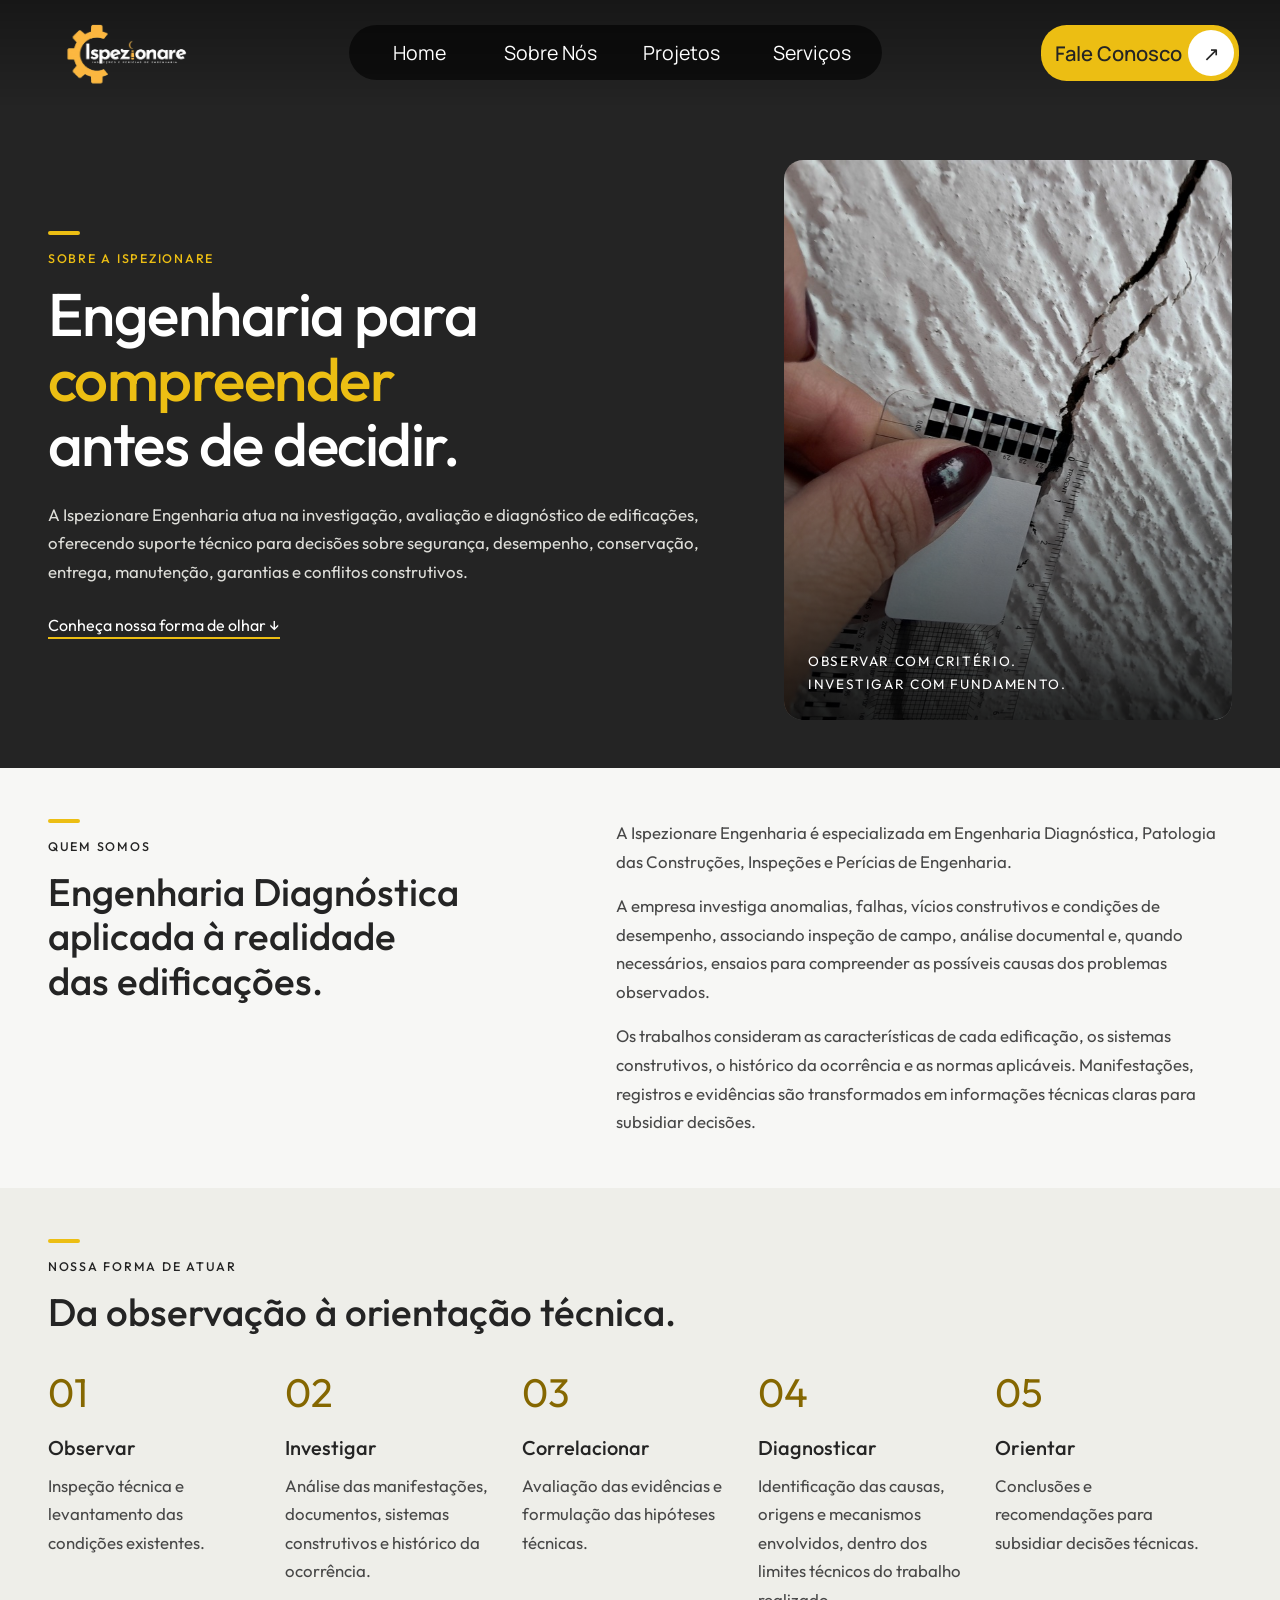
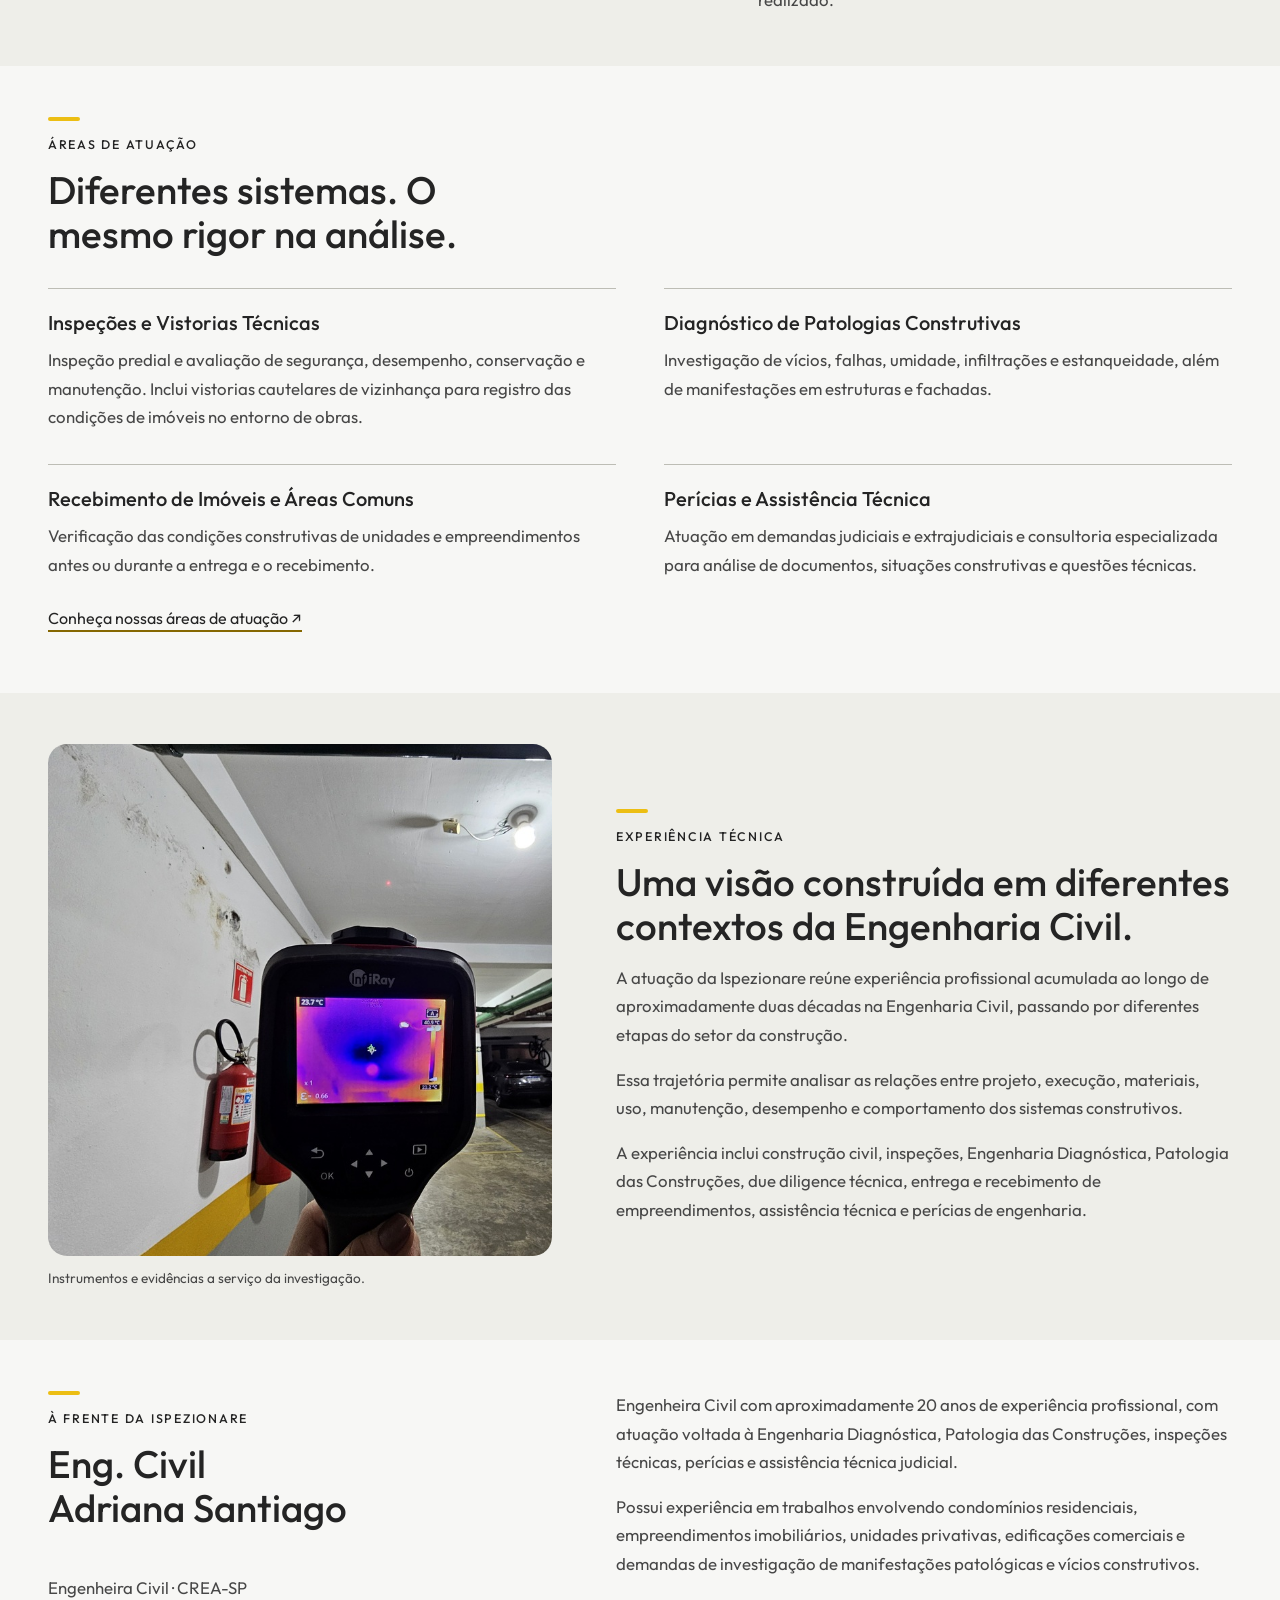
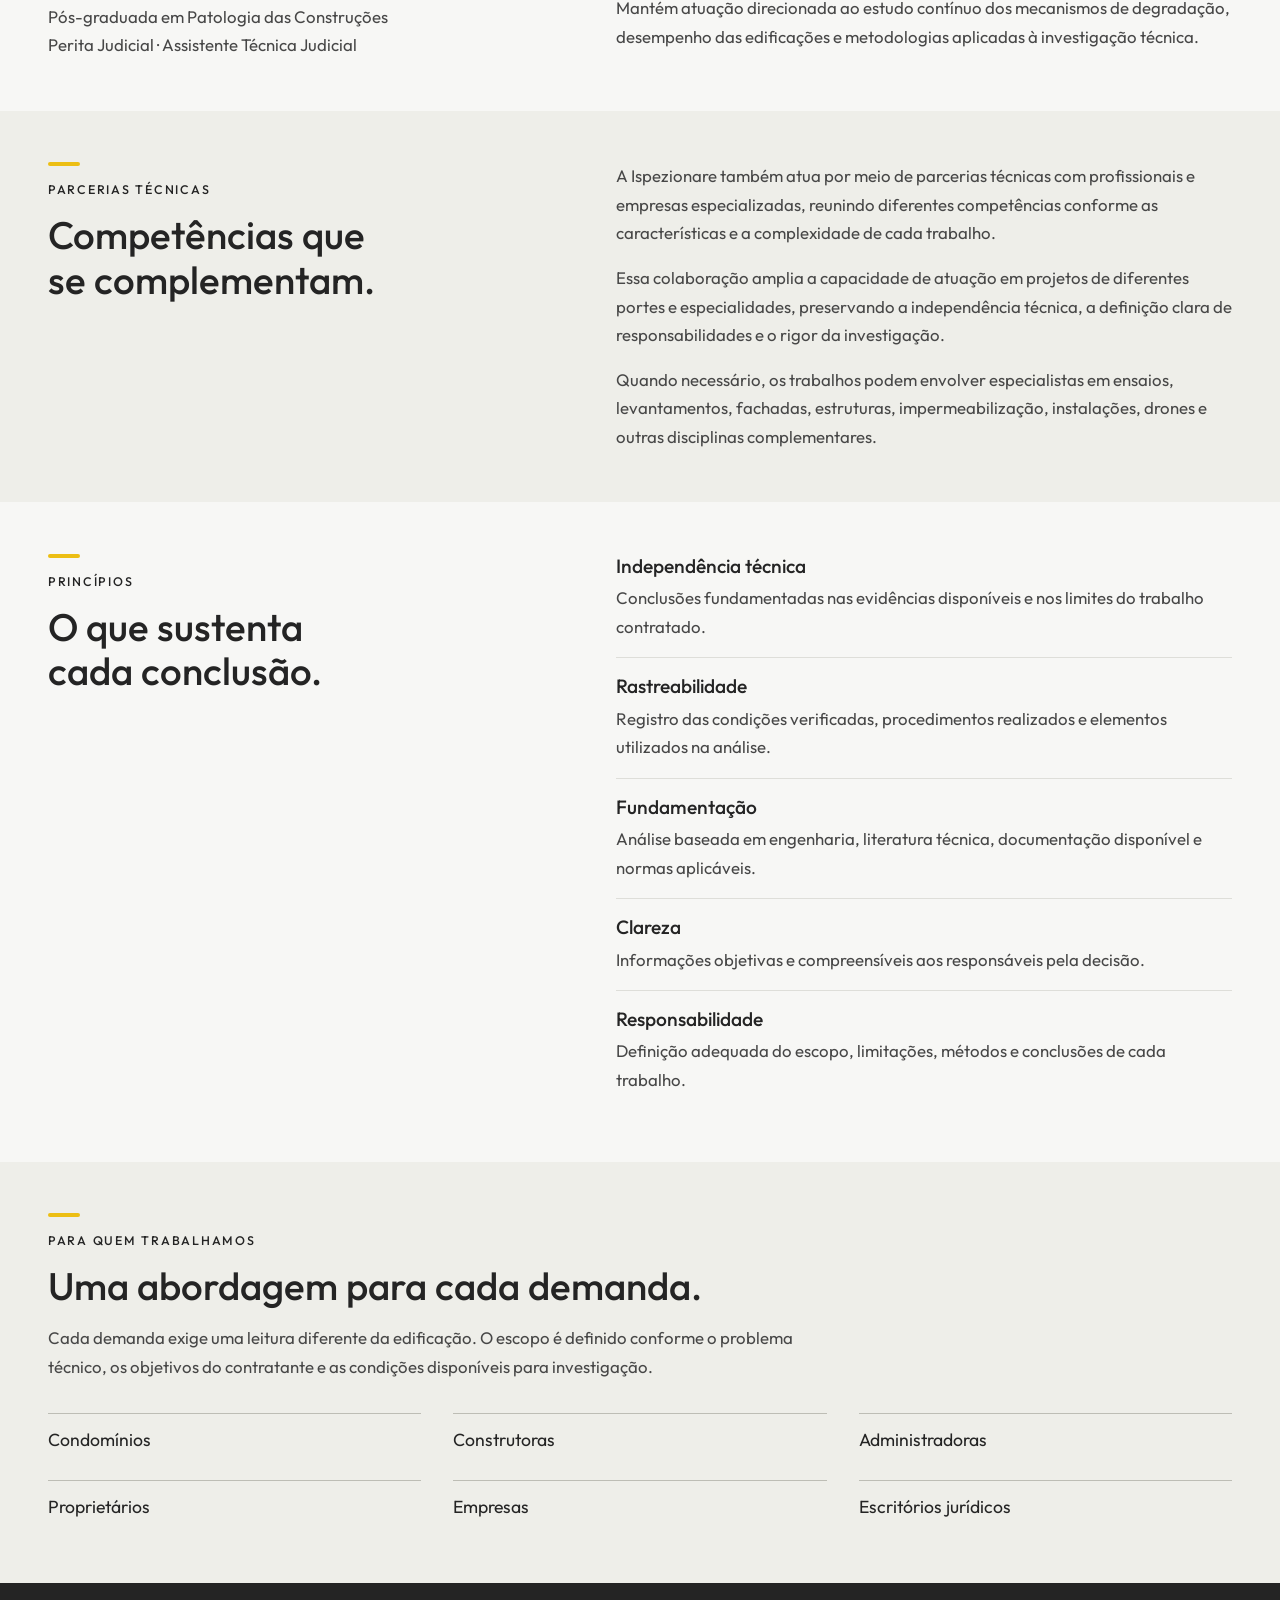
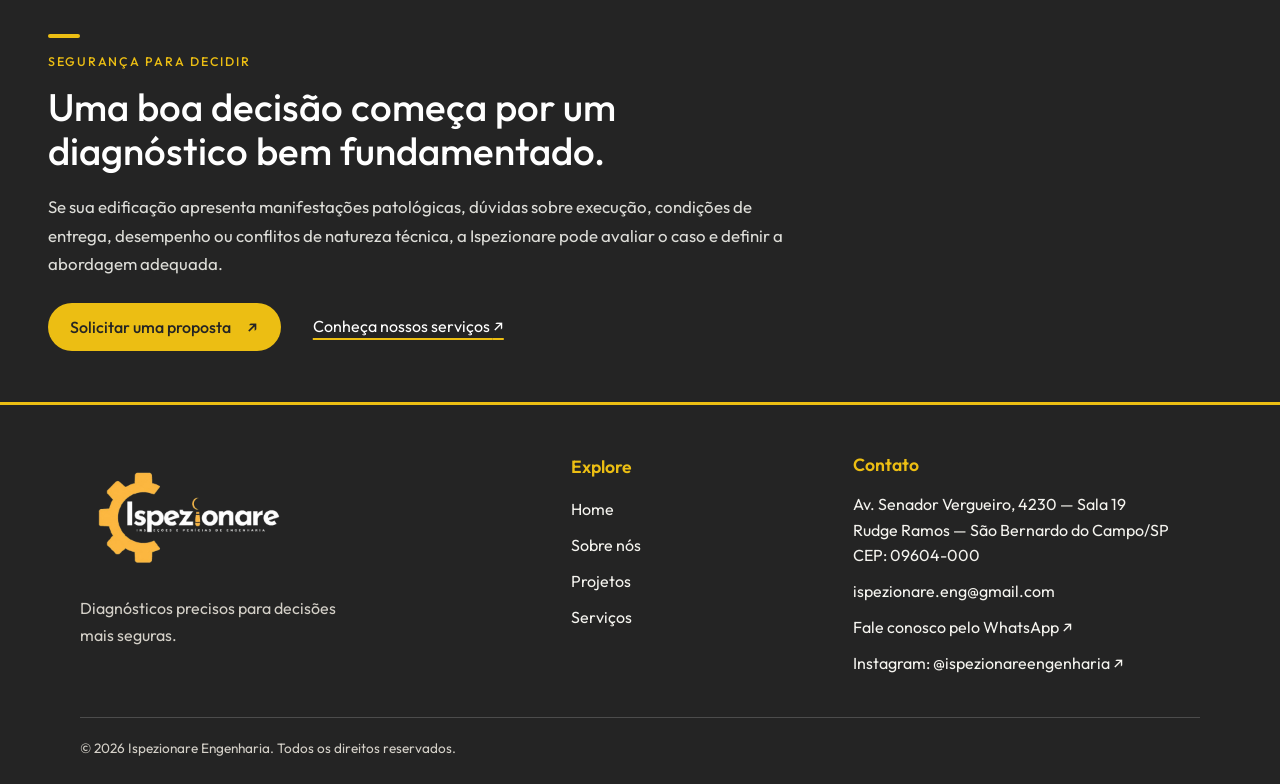
==== commit e0685378: "Projeto final R00" ====
--- a/pages/aboutUs.html
+++ b/pages/aboutUs.html
@@ -13,7 +13,7 @@
     <a class="aboutSkip" href="#conteudo">Pular para o conteúdo</a>
     <header class="headerItens">
         <div class="logo">
-            <img src="../images/images/logoHeader.png" class="logoHeader" alt="Ispezionare Engenharia">
+            <a href="../index.html" aria-label="Home"><img src="../images/images/logoHeader.png" class="logoHeader" alt="Ispezionare Engenharia"></a>
         </div>
         <nav class="icons" aria-label="Navegação principal">
             <a href="../index.html" class="iconsText">Home</a>
--- a/styles/main.css
+++ b/styles/main.css
@@ -22,6 +22,7 @@
 .headerItens .logo a {
     display: block;
     height: 100%;
+    min-width: 0;
 }
 .headerItens,
 .headerItens * {
@@ -34,16 +35,17 @@
     display: grid;
     grid-template-columns: auto 1fr auto;
     grid-template-rows: minmax(0, 1fr);
-    height: 5.75rem;
+    height: 6.6125rem;
     background: linear-gradient(rgb(0 0 0 / 35%), transparent);
     transition: background-color .2s;
     color: white;
 }
 .headerItens .logo {
     display: flex;
-    padding-left: 3rem;
-    align-items: center;
-    height: 4.5rem;
+    min-width: 0;
+    padding-left: 3.45rem;
+    align-items: center;
+    height: 5.175rem;
     align-self: center;
 }
 .logoHeader {
@@ -53,16 +55,16 @@
 }
 .headerItens .icons {
     align-self: center;
-    min-height: 3rem;
+    min-height: 3.45rem;
     display: flex;
     justify-self: center;
     align-items: stretch;
-    padding: 0.25rem;
+    padding: 0.2875rem;
     background-color: rgb(0 0 0 / 60%);
-    width: min(100%, 29rem);
-    border-radius: 3.5rem;
-    margin: 0.25rem;
-    font-size: 10px;
+    width: min(100%, 33.35rem);
+    border-radius: 4.025rem;
+    margin: 0.2875rem;
+    font-size: 11.5px;
 }
 .iconsText {
     display: flex;
@@ -73,7 +75,7 @@
     font-size: 1.7em;
     color: inherit;
     text-decoration: none;
-    border-radius: 3.5rem;
+    border-radius: 4.025rem;
     transition: 0.2s;
     cursor: pointer;
 }
@@ -83,23 +85,23 @@
 }
 .headerItens .contact {
     align-self: center;
-    height: 3.5rem;
+    height: 4.025rem;
     display: flex;
     justify-content: right;
-    padding: .25rem;
-    padding-right: 2rem;
+    padding: 0.2875rem;
+    padding-right: 2.3rem;
     align-items: center;
 }
 .waMe {
     display: flex;
     align-items: center;
     justify-content: center;
-    gap: .3rem;
-    padding: .25rem;
-    padding-left: 0.8rem;
+    gap: 0.345rem;
+    padding: 0.2875rem;
+    padding-left: 0.92rem;
     background-color: #ecbe13;
-    border-radius: 1.4rem;
-    margin: .25rem;
+    border-radius: 1.61rem;
+    margin: 0.2875rem;
     height: 100%;
     font-family: "Manrope", sans-serif;
     font-size: 1.4em;
@@ -115,7 +117,7 @@
     justify-content: center;
     height: 100%;
     transition: .2s;
-    font-size: 1.1rem;
+    font-size: 1.265rem;
 }
 .waMeArrow {
     aspect-ratio: 1;
@@ -142,8 +144,8 @@
     color: #242424;
 }
 .headerItens a:focus-visible {
-    outline: 3px solid #ecbe13;
-    outline-offset: 5px;
+    outline: 3.45px solid #ecbe13;
+    outline-offset: 5.75px;
 }
 /* footer */
 
@@ -230,18 +232,18 @@
 }
 
 @media (max-width: 1100px) {
-    .headerItens .logo { padding-left: 1rem; }
-    .headerItens .contact { padding-right: 1rem; }
+    .headerItens .logo { padding-left: 1.15rem; }
+    .headerItens .contact { padding-right: 1.15rem; }
     .headerItens .icons { width: 95%; }
 }
 @media (max-width: 760px) {
-    .headerItens { height: auto; grid-template-columns: minmax(0, 1fr) auto; grid-template-rows: auto auto; padding: .5rem; gap: .75rem .5rem; }
-    .headerItens .logo { height: 3.5rem; padding-left: .5rem; }
-    .headerItens .logo img { height: 3.5rem; }
+    .headerItens { height: auto; grid-template-columns: minmax(0, 1fr) auto; grid-template-rows: auto auto; padding: 0.575rem; gap: 0.8625rem 0.575rem; }
+    .headerItens .logo { height: 4.025rem; padding-left: 0.575rem; }
+    .headerItens .logo img { height: 4.025rem; }
     .headerItens .logoHeader { max-width: 100%; object-fit: contain; }
-    .headerItens .contact { padding: 0; height: 3rem; }
-    .headerItens .iconsText { font-size: .9rem; }
-    .headerItens .waMe { margin: 0; border-radius: 100px;}
-    .headerItens .icons { grid-column: 1 / -1; grid-row: 2; width: 100%; margin: 0; min-height: 2.75rem; }
+    .headerItens .contact { padding: 0; height: 3.45rem; }
+    .headerItens .iconsText { font-size: 1.035rem; }
+    .headerItens .waMe { margin: 0; border-radius: 115px;}
+    .headerItens .icons { grid-column: 1 / -1; grid-row: 2; width: 100%; margin: 0; min-height: 3.1625rem; }
     .footerContent { grid-template-columns: minmax(0, 1fr); }
 }
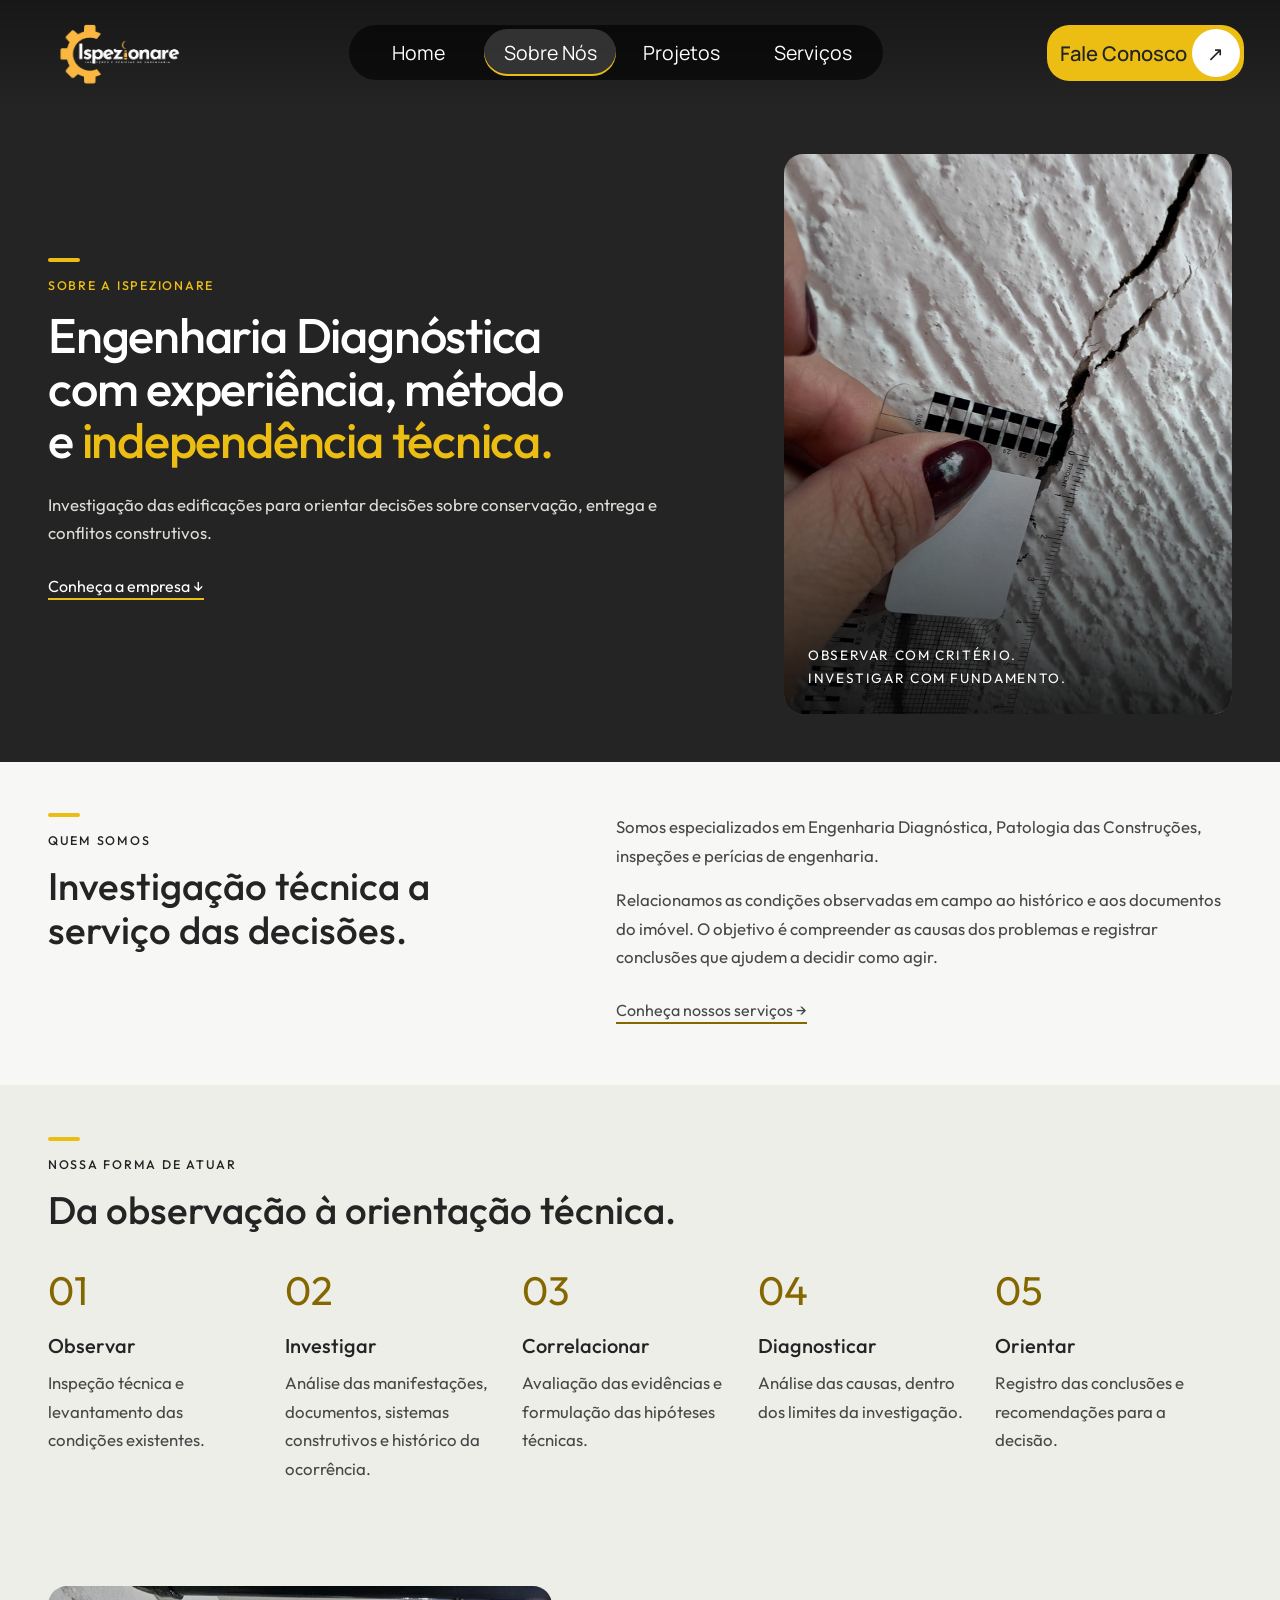
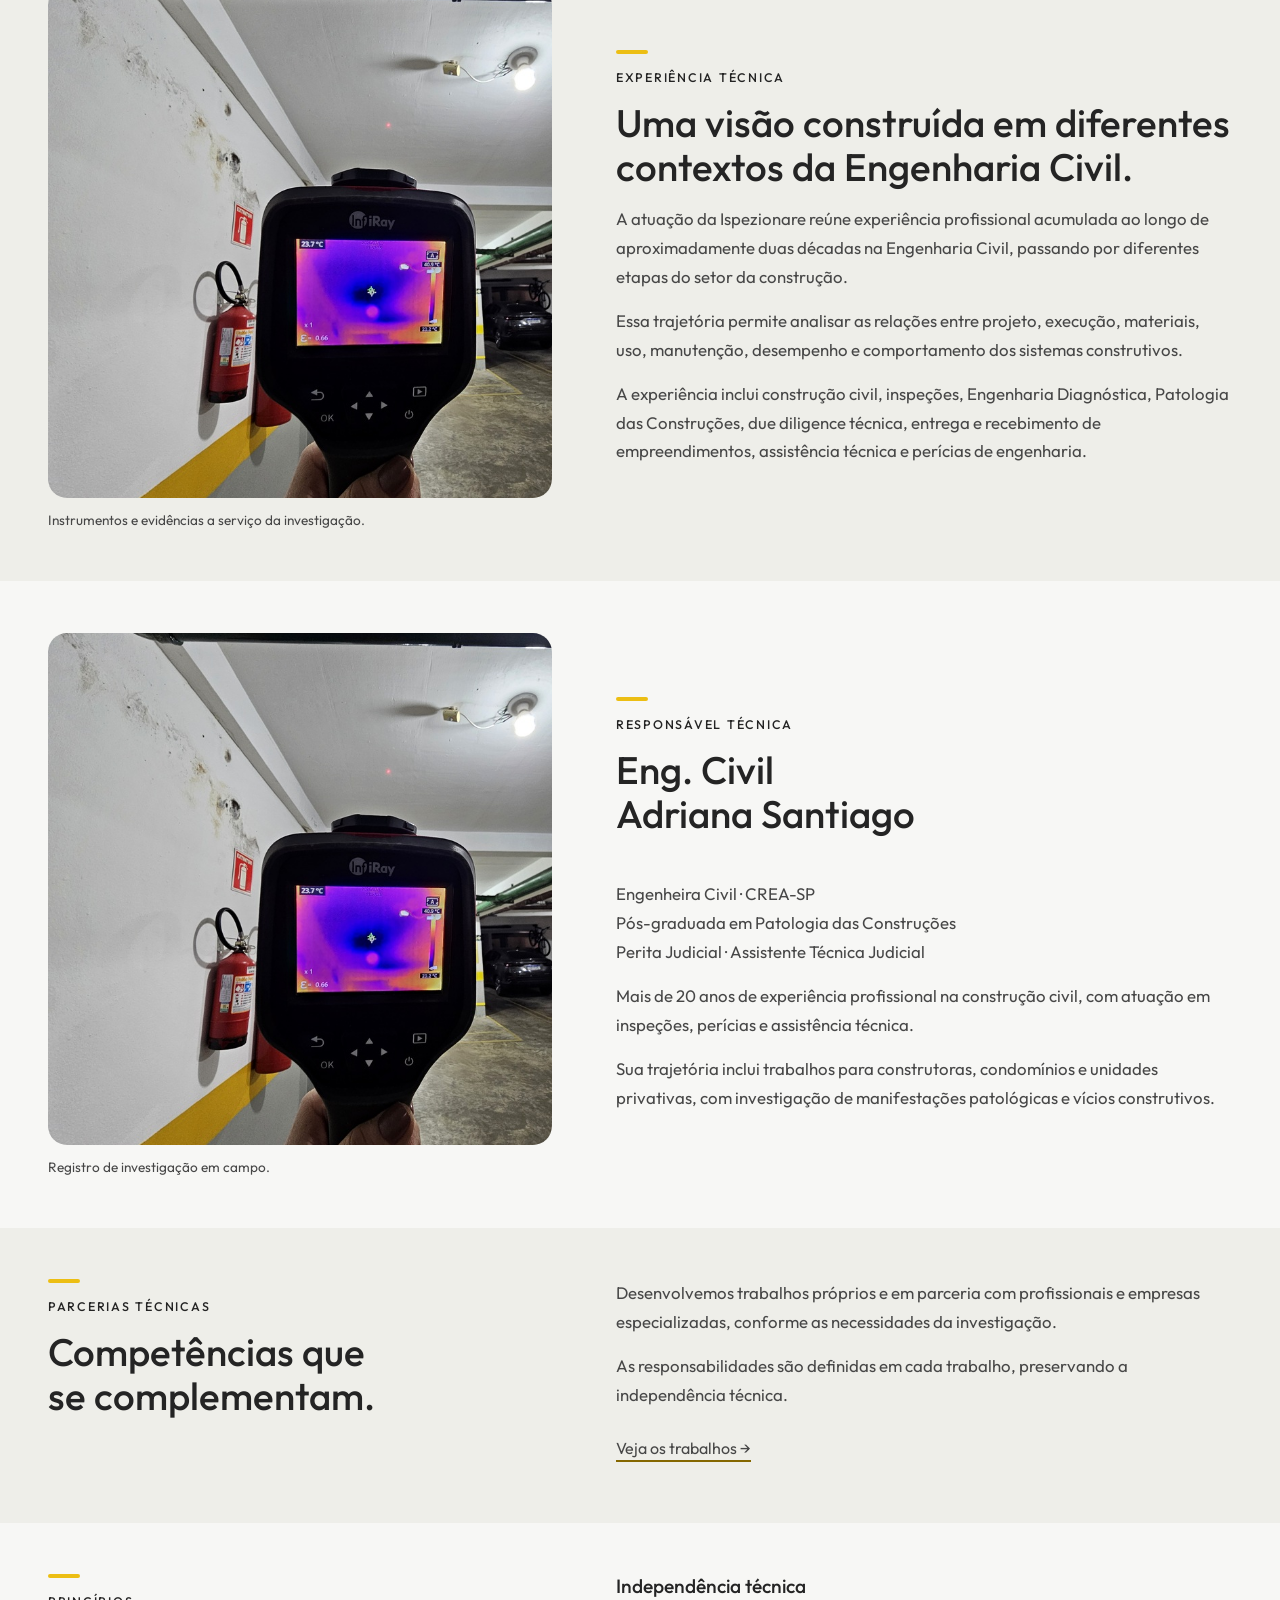
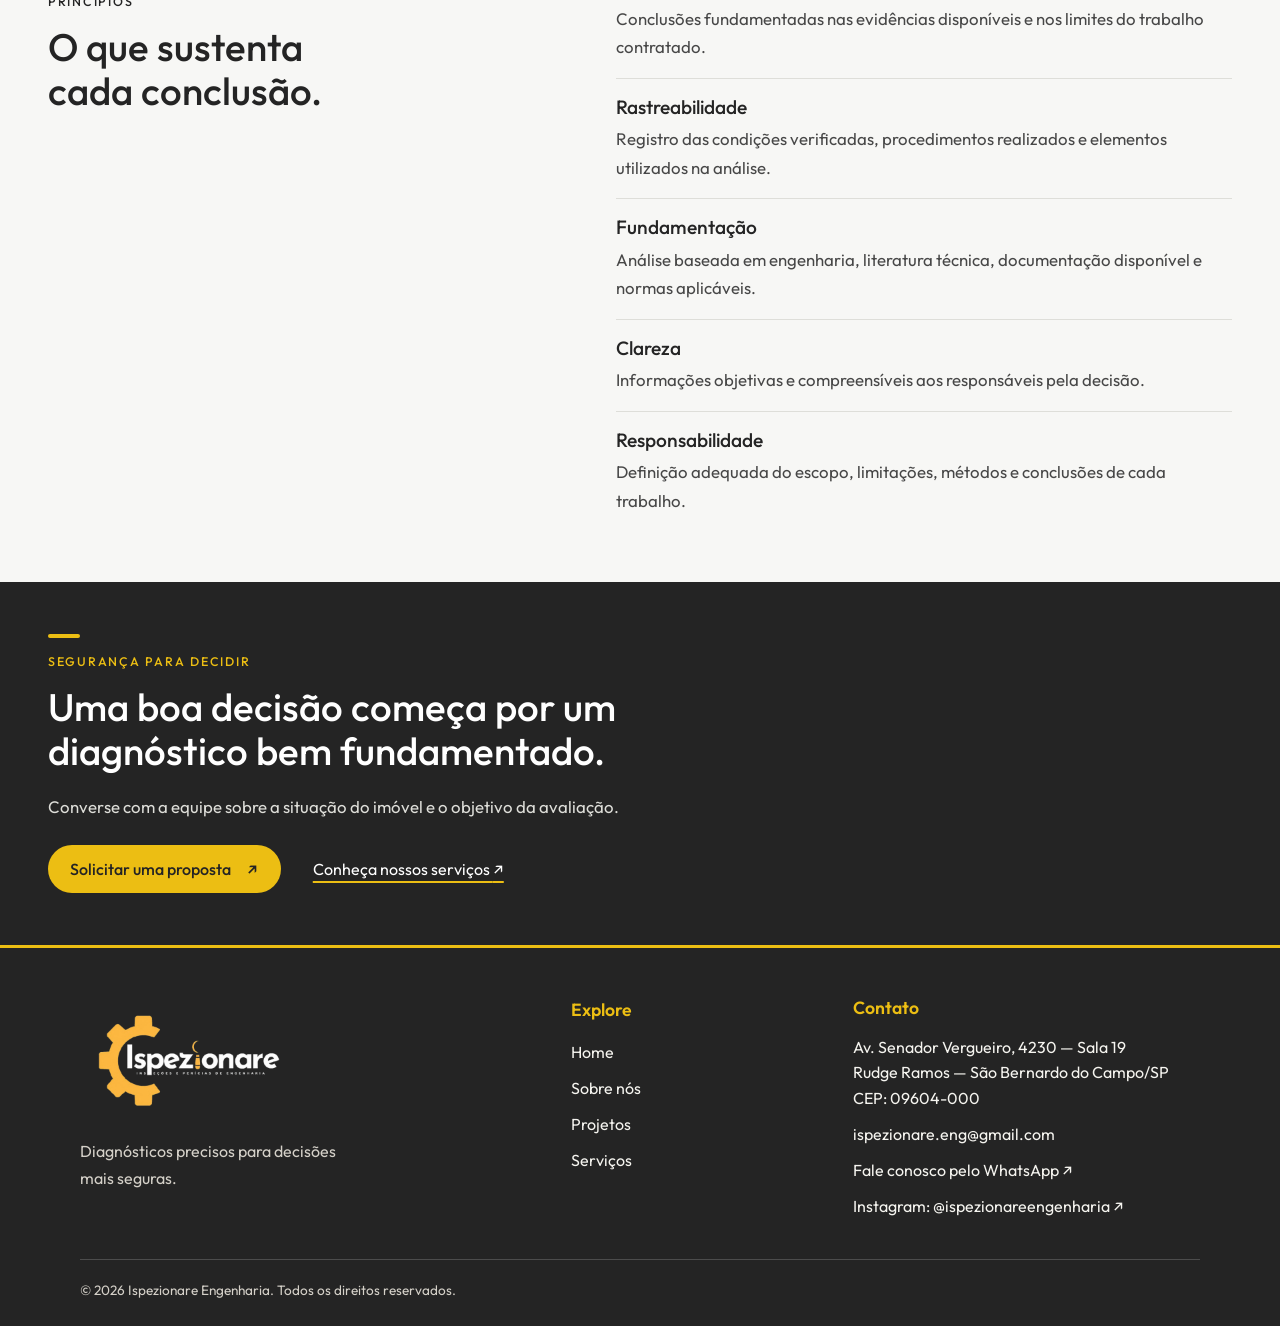
==== commit 8e023932: "newVersion R01" ====
--- a/pages/aboutUs.html
+++ b/pages/aboutUs.html
@@ -13,7 +13,7 @@
     <a class="aboutSkip" href="#conteudo">Pular para o conteúdo</a>
     <header class="headerItens">
         <div class="logo">
-            <a href="../index.html" aria-label="Home"><img src="../images/images/logoHeader.png" class="logoHeader" alt="Ispezionare Engenharia"></a>
+            <a href="../index.html" aria-label="Home"><img src="../images/images/logoHeader.png" class="logoHeader" alt="Ispezionare Engenharia" width="660" height="378" decoding="async"></a>
         </div>
         <nav class="icons" aria-label="Navegação principal">
             <a href="../index.html" class="iconsText">Home</a>
@@ -36,12 +36,12 @@
             <div class="aboutContainer aboutHeroGrid">
                 <div class="aboutHeroText">
                     <p class="aboutEyebrow">Sobre a Ispezionare</p>
-                    <h1 id="about-title">Engenharia para <span>compreender</span> antes de decidir.</h1>
-                    <p class="aboutLead">A Ispezionare Engenharia atua na investigação, avaliação e diagnóstico de edificações, oferecendo suporte técnico para decisões sobre segurança, desempenho, conservação, entrega, manutenção, garantias e conflitos construtivos.</p>
-                    <a class="aboutLink" href="#quem-somos">Conheça nossa forma de olhar <span aria-hidden="true">↓</span></a>
+                    <h1 id="about-title">Engenharia Diagnóstica com experiência, método e <span>independência técnica.</span></h1>
+                    <p class="aboutLead">Investigação das edificações para orientar decisões sobre conservação, entrega e conflitos construtivos.</p>
+                    <a class="aboutLink" href="#quem-somos">Conheça a empresa <span aria-hidden="true">↓</span></a>
                 </div>
                 <figure class="aboutHeroPhoto">
-                    <img src="../images/images-services/firstService.jpg" width="744" height="842" alt="Medição da abertura de uma trinca com fissurômetro." fetchpriority="high">
+                    <img src="../images/images-services/firstService.jpg" width="744" height="842" alt="Medição da abertura de uma trinca com fissurômetro." fetchpriority="high" decoding="async">
                     <figcaption>Observar com critério.<br>Investigar com fundamento.</figcaption>
                 </figure>
             </div>
@@ -51,12 +51,12 @@
             <div class="aboutContainer aboutSplit">
                 <div>
                     <p class="aboutEyebrow">Quem somos</p>
-                    <h2 id="quem-somos">Engenharia Diagnóstica aplicada à realidade das edificações.</h2>
+                    <h2 id="quem-somos">Investigação técnica a serviço das decisões.</h2>
                 </div>
                 <div class="aboutCopy">
-                    <p>A Ispezionare Engenharia é especializada em Engenharia Diagnóstica, Patologia das Construções, Inspeções e Perícias de Engenharia.</p>
-                    <p>A empresa investiga anomalias, falhas, vícios construtivos e condições de desempenho, associando inspeção de campo, análise documental e, quando necessários, ensaios para compreender as possíveis causas dos problemas observados.</p>
-                    <p>Os trabalhos consideram as características de cada edificação, os sistemas construtivos, o histórico da ocorrência e as normas aplicáveis. Manifestações, registros e evidências são transformados em informações técnicas claras para subsidiar decisões.</p>
+                    <p>Somos especializados em Engenharia Diagnóstica, Patologia das Construções, inspeções e perícias de engenharia.</p>
+                    <p>Relacionamos as condições observadas em campo ao histórico e aos documentos do imóvel. O objetivo é compreender as causas dos problemas e registrar conclusões que ajudem a decidir como agir.</p>
+                    <a class="aboutLink" href="services.html">Conheça nossos serviços <span aria-hidden="true">→</span></a>
                 </div>
             </div>
         </section>
@@ -71,29 +71,13 @@
                     <li><span aria-hidden="true">01</span><h3>Observar</h3><p>Inspeção técnica e levantamento das condições existentes.</p></li>
                     <li><span aria-hidden="true">02</span><h3>Investigar</h3><p>Análise das manifestações, documentos, sistemas construtivos e histórico da ocorrência.</p></li>
                     <li><span aria-hidden="true">03</span><h3>Correlacionar</h3><p>Avaliação das evidências e formulação das hipóteses técnicas.</p></li>
-                    <li><span aria-hidden="true">04</span><h3>Diagnosticar</h3><p>Identificação das causas, origens e mecanismos envolvidos, dentro dos limites técnicos do trabalho realizado.</p></li>
-                    <li><span aria-hidden="true">05</span><h3>Orientar</h3><p>Conclusões e recomendações para subsidiar decisões técnicas.</p></li>
+                    <li><span aria-hidden="true">04</span><h3>Diagnosticar</h3><p>Análise das causas, dentro dos limites da investigação.</p></li>
+                    <li><span aria-hidden="true">05</span><h3>Orientar</h3><p>Registro das conclusões e recomendações para a decisão.</p></li>
                 </ol>
             </div>
         </section>
 
-        <section class="aboutSection" aria-labelledby="areas-atuacao">
-            <div class="aboutContainer">
-                <div class="aboutHeading">
-                    <p class="aboutEyebrow">Áreas de atuação</p>
-                    <h2 id="areas-atuacao">Diferentes sistemas. O mesmo rigor na análise.</h2>
-                </div>
-                <div class="aboutAreas">
-                    <article><h3>Inspeções e Vistorias Técnicas</h3><p>Inspeção predial e avaliação de segurança, desempenho, conservação e manutenção. Inclui vistorias cautelares de vizinhança para registro das condições de imóveis no entorno de obras.</p></article>
-                    <article><h3>Diagnóstico de Patologias Construtivas</h3><p>Investigação de vícios, falhas, umidade, infiltrações e estanqueidade, além de manifestações em estruturas e fachadas.</p></article>
-                    <article><h3>Recebimento de Imóveis e Áreas Comuns</h3><p>Verificação das condições construtivas de unidades e empreendimentos antes ou durante a entrega e o recebimento.</p></article>
-                    <article><h3>Perícias e Assistência Técnica</h3><p>Atuação em demandas judiciais e extrajudiciais e consultoria especializada para análise de documentos, situações construtivas e questões técnicas.</p></article>
-                </div>
-                <a class="aboutLink" href="services.html">Conheça nossas áreas de atuação <span aria-hidden="true">↗</span></a>
-            </div>
-        </section>
-
-        <section class="aboutSection aboutTint" aria-labelledby="experiencia">
+<section class="aboutSection aboutTint" aria-labelledby="experiencia">
             <div class="aboutContainer aboutSplit aboutExperience">
                 <figure class="aboutPhoto">
                     <img src="../images/images-services/secondService.jpg" width="744" height="842" alt="Câmera termográfica utilizada na investigação de uma parede em garagem." loading="lazy" decoding="async">
@@ -110,16 +94,18 @@
         </section>
 
         <section class="aboutSection" aria-labelledby="adriana-santiago">
-            <div class="aboutContainer aboutSplit">
-                <div class="aboutFounder">
-                    <p class="aboutEyebrow">À frente da Ispezionare</p>
+            <div class="aboutContainer aboutSplit aboutExperience">
+                <figure class="aboutPhoto">
+                    <img src="../images/images-services/secondService.jpg" alt="Câmera termográfica diante de uma parede em garagem." width="744" height="842" loading="lazy" decoding="async">
+                    <figcaption>Registro de investigação em campo.</figcaption>
+                </figure>
+                <div class="aboutCopy aboutFounder">
+                    <p class="aboutEyebrow">Responsável técnica</p>
                     <h2 id="adriana-santiago">Eng. Civil<br>Adriana Santiago</h2>
                     <p class="aboutCredentials">Engenheira Civil · CREA-SP<br>Pós-graduada em Patologia das Construções<br>Perita Judicial · Assistente Técnica Judicial</p>
-                </div>
-                <div class="aboutCopy">
-                    <p>Engenheira Civil com aproximadamente 20 anos de experiência profissional, com atuação voltada à Engenharia Diagnóstica, Patologia das Construções, inspeções técnicas, perícias e assistência técnica judicial.</p>
-                    <p>Possui experiência em trabalhos envolvendo condomínios residenciais, empreendimentos imobiliários, unidades privativas, edificações comerciais e demandas de investigação de manifestações patológicas e vícios construtivos.</p>
-                    <p>Mantém atuação direcionada ao estudo contínuo dos mecanismos de degradação, desempenho das edificações e metodologias aplicadas à investigação técnica.</p>
+                    <p>Mais de 20 anos de experiência profissional na construção civil, com atuação em inspeções, perícias e assistência técnica.</p>
+                    <p>Sua trajetória inclui trabalhos para construtoras, condomínios e unidades privativas, com investigação de manifestações patológicas e vícios construtivos.</p>
+                    <!-- Retrato profissional da responsável técnica pendente; a foto ao lado é um registro de campo. -->
                 </div>
             </div>
         </section>
@@ -131,9 +117,9 @@
                     <h2 id="parcerias">Competências que se complementam.</h2>
                 </div>
                 <div class="aboutCopy">
-                    <p>A Ispezionare também atua por meio de parcerias técnicas com profissionais e empresas especializadas, reunindo diferentes competências conforme as características e a complexidade de cada trabalho.</p>
-                    <p>Essa colaboração amplia a capacidade de atuação em projetos de diferentes portes e especialidades, preservando a independência técnica, a definição clara de responsabilidades e o rigor da investigação.</p>
-                    <p>Quando necessário, os trabalhos podem envolver especialistas em ensaios, levantamentos, fachadas, estruturas, impermeabilização, instalações, drones e outras disciplinas complementares.</p>
+                    <p>Desenvolvemos trabalhos próprios e em parceria com profissionais e empresas especializadas, conforme as necessidades da investigação.</p>
+                    <p>As responsabilidades são definidas em cada trabalho, preservando a independência técnica.</p>
+                    <a class="aboutLink" href="projects.html">Veja os trabalhos <span aria-hidden="true">→</span></a>
                 </div>
             </div>
         </section>
@@ -154,22 +140,11 @@
             </div>
         </section>
 
-        <section class="aboutSection aboutTint" aria-labelledby="publicos">
-            <div class="aboutContainer">
-                <div class="aboutHeading">
-                    <p class="aboutEyebrow">Para quem trabalhamos</p>
-                    <h2 id="publicos">Uma abordagem para cada demanda.</h2>
-                    <p>Cada demanda exige uma leitura diferente da edificação. O escopo é definido conforme o problema técnico, os objetivos do contratante e as condições disponíveis para investigação.</p>
-                </div>
-                <ul class="aboutAudiences"><li>Condomínios</li><li>Construtoras</li><li>Administradoras</li><li>Proprietários</li><li>Empresas</li><li>Escritórios jurídicos</li></ul>
-            </div>
-        </section>
-
-        <section class="aboutSection aboutClosing" aria-labelledby="contato">
+<section class="aboutSection aboutClosing" aria-labelledby="contato">
             <div class="aboutContainer">
                 <p class="aboutEyebrow">Segurança para decidir</p>
                 <h2 id="contato">Uma boa decisão começa por um diagnóstico bem fundamentado.</h2>
-                <p>Se sua edificação apresenta manifestações patológicas, dúvidas sobre execução, condições de entrega, desempenho ou conflitos de natureza técnica, a Ispezionare pode avaliar o caso e definir a abordagem adequada.</p>
+                <p>Converse com a equipe sobre a situação do imóvel e o objetivo da avaliação.</p>
                 <div class="aboutActions">
                     <a class="aboutButton" href="https://wa.me/message/LAXNS5ODI656J1" target="_blank" rel="noopener noreferrer">Solicitar uma proposta <span aria-hidden="true">↗</span></a>
                     <a class="aboutLink" href="services.html">Conheça nossos serviços <span aria-hidden="true">↗</span></a>
@@ -182,7 +157,7 @@
         <div class="footerContent">
             <div class="footerBrand">
                 <a href="../index.html" aria-label="Ispezionare Engenharia — início">
-                    <img src="../images/images/logoHeader.png" alt="Ispezionare Engenharia" loading="lazy">
+                    <img src="../images/images/logoHeader.png" alt="Ispezionare Engenharia" loading="lazy" width="660" height="378" decoding="async">
                 </a>
                 <p>Diagnósticos precisos para decisões mais seguras.</p>
             </div>
@@ -197,7 +172,7 @@
                 <h2>Contato</h2>
                 <address>
                     <p>Av. Senador Vergueiro, 4230 — Sala 19<br>Rudge Ramos — São Bernardo do Campo/SP<br>CEP: 09604-000</p>
-                    <p>ispezionare.eng@gmail.com</p>
+                    <a href="mailto:ispezionare.eng@gmail.com">ispezionare.eng@gmail.com</a>
                     <a href="https://wa.me/message/LAXNS5ODI656J1" target="_blank" rel="noopener noreferrer">Fale conosco pelo WhatsApp ↗</a>
                 </address>
                 <a href="https://www.instagram.com/ispezionareengenharia/" target="_blank" rel="noopener noreferrer">Instagram: @ispezionareengenharia ↗</a>
--- a/styles/main.css
+++ b/styles/main.css
@@ -1,10 +1,11 @@
-@import url('https://fonts.googleapis.com/css2?family=Manrope:wght@400;500;600;700&display=swap');
+@import url('https://fonts.googleapis.com/css2?family=Manrope:wght@400;500;600;700&family=Outfit:wght@400;500;600&display=swap');
 * {
     padding: 0;
     margin: 0;
 }
 body {
-    min-height: 200vh;
+    min-height: 100vh;
+    font-family: "Manrope", sans-serif;
     display: flex;
     flex-direction: column;
 }
@@ -42,8 +43,7 @@
 }
 .headerItens .logo {
     display: flex;
-    min-width: 0;
-    padding-left: 3.45rem;
+    padding-left: 3rem;
     align-items: center;
     height: 5.175rem;
     align-self: center;
@@ -59,11 +59,11 @@
     display: flex;
     justify-self: center;
     align-items: stretch;
-    padding: 0.2875rem;
+    padding: 0.25rem;
     background-color: rgb(0 0 0 / 60%);
     width: min(100%, 33.35rem);
-    border-radius: 4.025rem;
-    margin: 0.2875rem;
+    border-radius: 3.5rem;
+    margin: 0.25rem;
     font-size: 11.5px;
 }
 .iconsText {
@@ -75,7 +75,7 @@
     font-size: 1.7em;
     color: inherit;
     text-decoration: none;
-    border-radius: 4.025rem;
+    border-radius: 3.5rem;
     transition: 0.2s;
     cursor: pointer;
 }
@@ -88,20 +88,20 @@
     height: 4.025rem;
     display: flex;
     justify-content: right;
-    padding: 0.2875rem;
-    padding-right: 2.3rem;
+    padding: .25rem;
+    padding-right: 2rem;
     align-items: center;
 }
 .waMe {
     display: flex;
     align-items: center;
     justify-content: center;
-    gap: 0.345rem;
-    padding: 0.2875rem;
-    padding-left: 0.92rem;
+    gap: .3rem;
+    padding: .25rem;
+    padding-left: 0.8rem;
     background-color: #ecbe13;
-    border-radius: 1.61rem;
-    margin: 0.2875rem;
+    border-radius: 1.4rem;
+    margin: .25rem;
     height: 100%;
     font-family: "Manrope", sans-serif;
     font-size: 1.4em;
@@ -136,7 +136,6 @@
     background-color: #ecbe13;
 }
 
-
 .headerItens.isScrolled {
     background: rgb(36 36 36 / 97%);
 }
@@ -144,8 +143,8 @@
     color: #242424;
 }
 .headerItens a:focus-visible {
-    outline: 3.45px solid #ecbe13;
-    outline-offset: 5.75px;
+    outline: 3px solid #ecbe13;
+    outline-offset: 5px;
 }
 /* footer */
 
@@ -232,18 +231,108 @@
 }
 
 @media (max-width: 1100px) {
-    .headerItens .logo { padding-left: 1.15rem; }
-    .headerItens .contact { padding-right: 1.15rem; }
-    .headerItens .icons { width: 95%; }
+    .headerItens .logo {
+        padding-left: 1rem;
+    }
+    .headerItens .contact {
+        padding-right: 1rem;
+    }
+    .headerItens .icons {
+        width: 95%;
+    }
 }
 @media (max-width: 760px) {
-    .headerItens { height: auto; grid-template-columns: minmax(0, 1fr) auto; grid-template-rows: auto auto; padding: 0.575rem; gap: 0.8625rem 0.575rem; }
-    .headerItens .logo { height: 4.025rem; padding-left: 0.575rem; }
-    .headerItens .logo img { height: 4.025rem; }
-    .headerItens .logoHeader { max-width: 100%; object-fit: contain; }
-    .headerItens .contact { padding: 0; height: 3.45rem; }
-    .headerItens .iconsText { font-size: 1.035rem; }
-    .headerItens .waMe { margin: 0; border-radius: 115px;}
-    .headerItens .icons { grid-column: 1 / -1; grid-row: 2; width: 100%; margin: 0; min-height: 3.1625rem; }
-    .footerContent { grid-template-columns: minmax(0, 1fr); }
-}
+    .headerItens {
+        height: auto;
+        grid-template-columns: minmax(0, 1fr) auto;
+        grid-template-rows: auto auto;
+        padding: .5rem;
+        gap: .75rem .5rem;
+    }
+    .headerItens .logo {
+        height: 4.025rem;
+        padding-left: .25rem;
+        min-width: 0;
+    }
+    .headerItens .logo img {
+        height: 4.025rem;
+    }
+    .headerItens .logoHeader {
+        max-width: 100%;
+        object-fit: contain;
+    }
+    .headerItens .contact {
+        padding: 0;
+        height: 3.45rem;
+    }
+    .headerItens .iconsText {
+        font-size: 1.035rem;
+    }
+    .headerItens .waMe {
+        margin: 0;
+        border-radius: 100px;
+    }
+    .headerItens .waMeText {
+        font-size: 1rem;
+        white-space: nowrap;
+    }
+    .headerItens .icons {
+        grid-column: 1 / -1;
+        grid-row: 2;
+        width: 100%;
+        margin: 0;
+        min-height: 3.1625rem;
+    }
+    .footerContent {
+        grid-template-columns: minmax(0, 1fr);
+    }
+}
+
+:root {
+    --header-height: 6.6125rem;
+}
+*, *::before, *::after {
+    box-sizing: border-box;
+}
+[id] {
+    scroll-margin-top: calc(var(--header-height) + 1rem);
+}
+.iconsText[aria-current="page"] {
+    background: rgb(255 255 255 / 16%);
+    box-shadow: inset 0 -2px #ecbe13;
+}
+.iconsText[aria-current="page"]:hover {
+    background: #fff;
+    color: #242424;
+}
+.siteSkip {
+    position: fixed;
+    top: .5rem;
+    left: .5rem;
+    z-index: 1100;
+    padding: .75rem 1rem;
+    color: #242424;
+    background: #ecbe13;
+    transform: translateY(-160%);
+}
+.siteSkip:focus {
+    transform: translateY(0);
+}
+.visuallyHidden {
+    position: absolute;
+    width: 1px;
+    height: 1px;
+    overflow: hidden;
+    clip-path: inset(50%);
+    white-space: nowrap;
+}
+@media (max-width: 760px) {
+    :root {
+        --header-height: 9rem;
+    }
+}
+@media (prefers-reduced-motion: reduce) {
+    .headerItens, .headerItens * {
+        transition: none;
+    }
+}
--- a/styles/aboutUs.css
+++ b/styles/aboutUs.css
@@ -1,4 +1,3 @@
-@import url('https://fonts.googleapis.com/css2?family=Outfit:wght@100..900&display=swap');
 
 .aboutPage {
     --aboutGold: #ecbe13;
@@ -68,7 +67,7 @@
     line-height: 1.7;
 }
 .aboutPage [id] {
-    scroll-margin-top: 7rem;
+    scroll-margin-top: calc(var(--header-height) + 1rem);
 }
 .aboutEyebrow {
     margin-bottom: 1rem;
@@ -88,7 +87,7 @@
 }
 .aboutHero {
     margin-top: 0;
-    padding-block: 10rem 3rem;
+    padding-block: calc(var(--header-height) + 3rem) 3rem;
     color: #fff;
     background: var(--aboutInk);
 }
@@ -99,7 +98,7 @@
     gap: clamp(2rem, 5vw, 5rem);
 }
 .aboutHeroText h1 {
-    font-size: clamp(2.5rem, 4.7vw, 4.5rem);
+    font-size: clamp(2.35rem, 3.8vw, 3.6rem);
     font-weight: 500;
     line-height: 1.08;
     letter-spacing: -.025em;
@@ -209,21 +208,6 @@
 .aboutMethod p {
     color: var(--aboutMuted);
 }
-.aboutAreas {
-    display: grid;
-    grid-template-columns: repeat(2, minmax(0, 1fr));
-    gap: 2rem 3rem;
-}
-.aboutAreas article {
-    padding-top: 1.25rem;
-    border-top: 1px solid #bdbdb5;
-}
-.aboutAreas h3 {
-    margin-bottom: .65rem;
-}
-.aboutAreas p {
-    color: var(--aboutMuted);
-}
 .aboutExperience {
     align-items: center;
 }
@@ -261,23 +245,6 @@
 }
 .aboutPrinciples dd {
     color: var(--aboutMuted);
-}
-.aboutAudiences {
-    display: grid;
-    grid-template-columns: repeat(3, minmax(0, 1fr));
-    gap: 1rem 2rem;
-    list-style: none;
-}
-.aboutAudiences li {
-    padding-block: .85rem;
-    border-top: 1px solid #bdbdb5;
-    font-size: 1.1rem;
-    transition: .2s;
-    cursor: pointer;
-}
-.aboutAudiences li:hover {
-    transform: scale(1.005);
-    color: var(--aboutGold);
 }
 .aboutClosing {
     background: var(--aboutInk);
@@ -334,13 +301,13 @@
     }
 }
 @media (max-width: 760px) {
+    .aboutHeroGrid, .aboutSplit {
+        grid-template-columns: minmax(0, 1fr);
+    }
     .aboutHero {
-        padding-top: 9.5rem;
+        padding-top: calc(var(--header-height) + 2rem);
         margin-top: 0;
         margin-left: 0;
-    }
-    .aboutHeroGrid, .aboutSplit, .aboutAreas {
-        grid-template-columns: minmax(0, 1fr);
     }
     .aboutHeroPhoto {
         max-width: 30rem;
@@ -359,16 +326,6 @@
     }
     .aboutMethod li:last-child {
         padding-bottom: 0;
-    }
-    .aboutMethod li::before {
-        left: 1.3rem;
-        top: 0;
-        bottom: 0;
-        width: 1px;
-        height: auto;
-    }
-    .aboutMethod li:last-child::before {
-        display: none;
     }
     .aboutMethod li > span {
         position: absolute;
@@ -387,10 +344,6 @@
     .aboutPhoto img {
         aspect-ratio: 4 / 3;
     }
-    .aboutAudiences {
-        grid-template-columns: repeat(2, minmax(0, 1fr));
-        gap: .5rem 1rem;
-    }
 }
 @media (prefers-reduced-motion: reduce) {
     .aboutLink, .aboutButton {
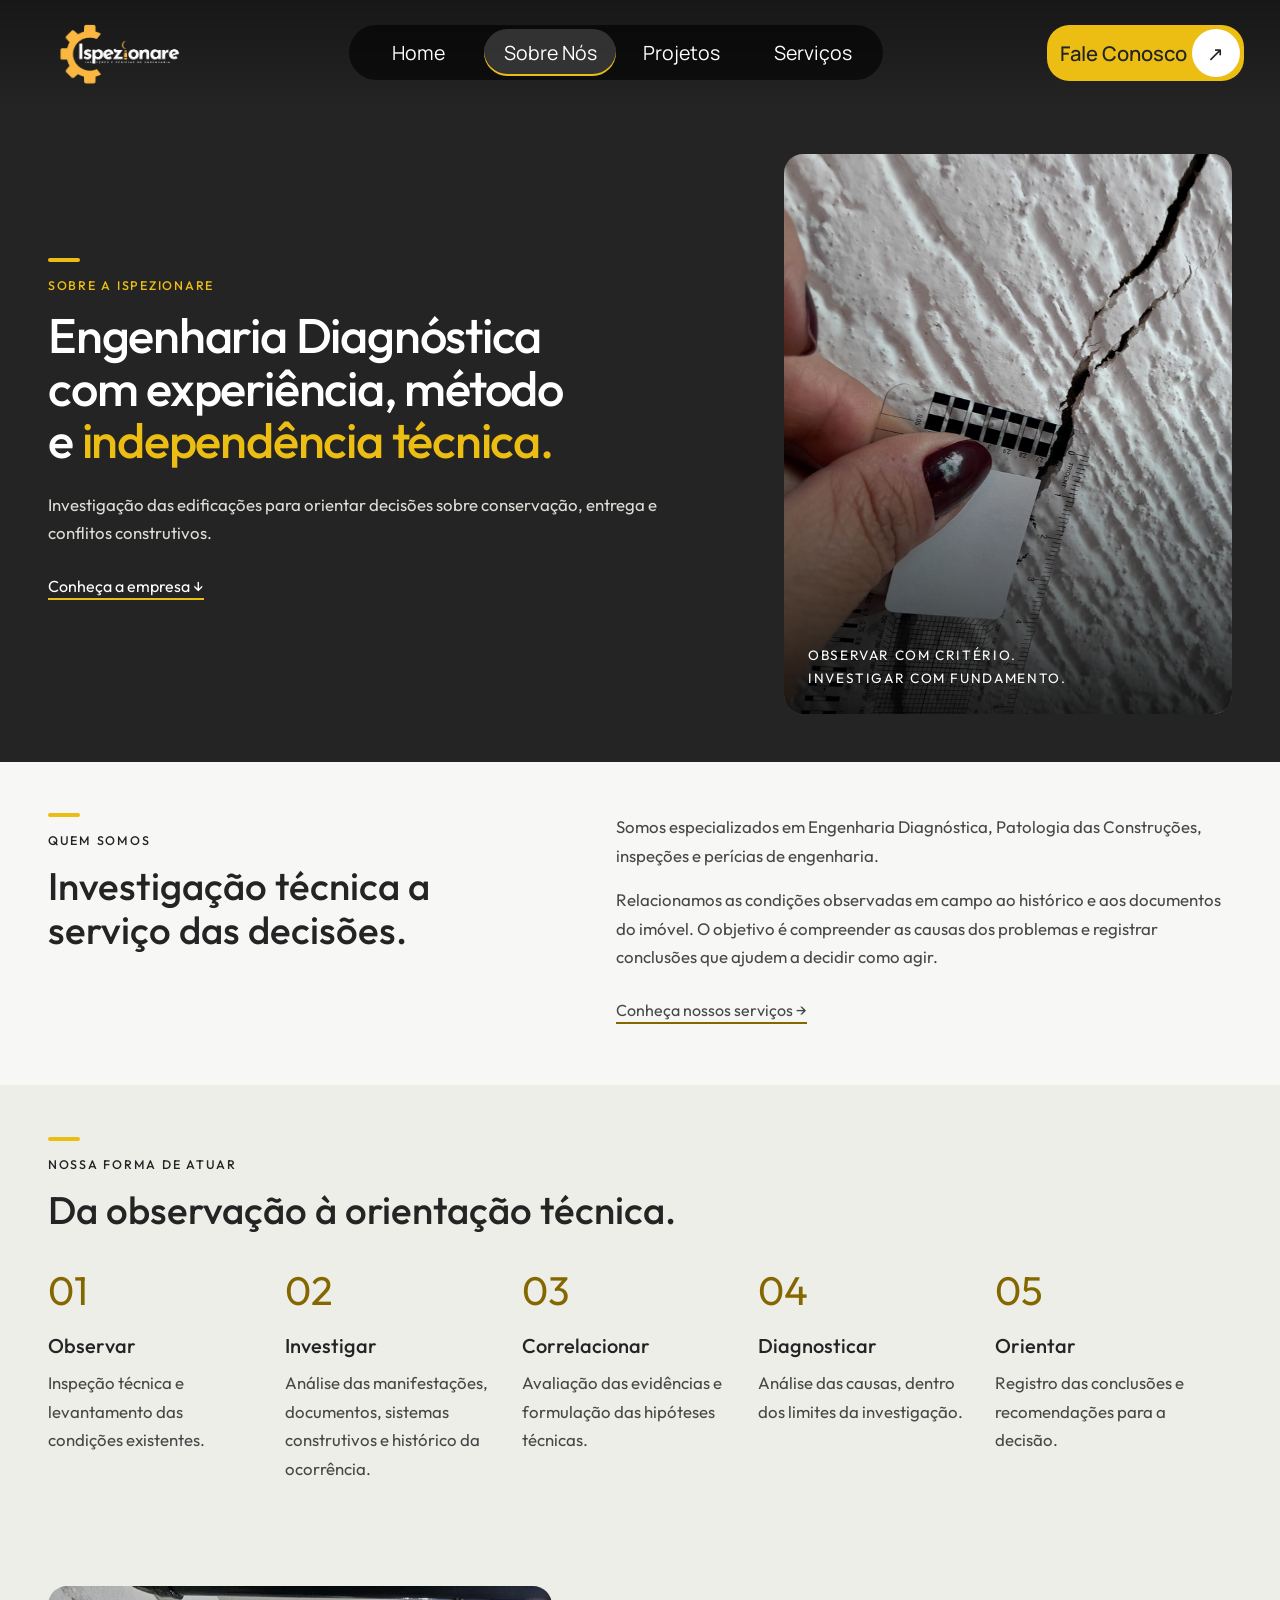
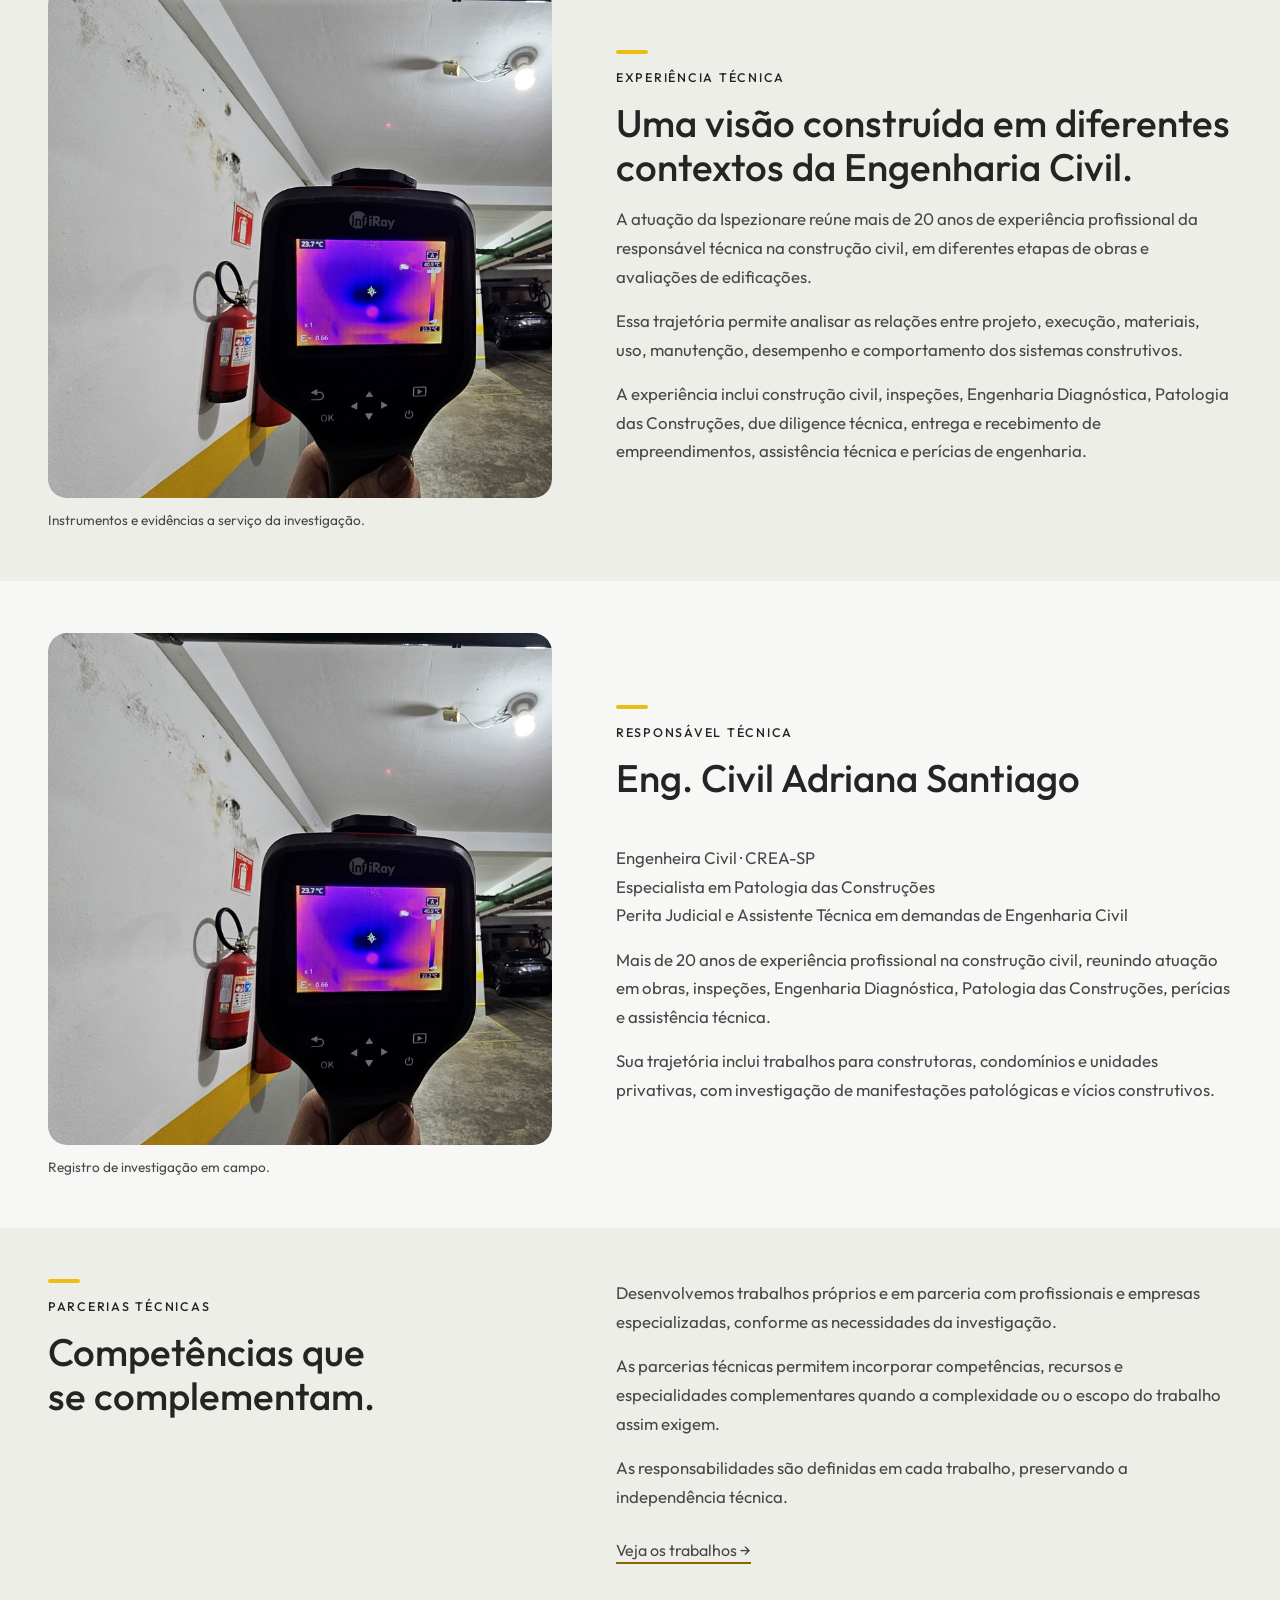
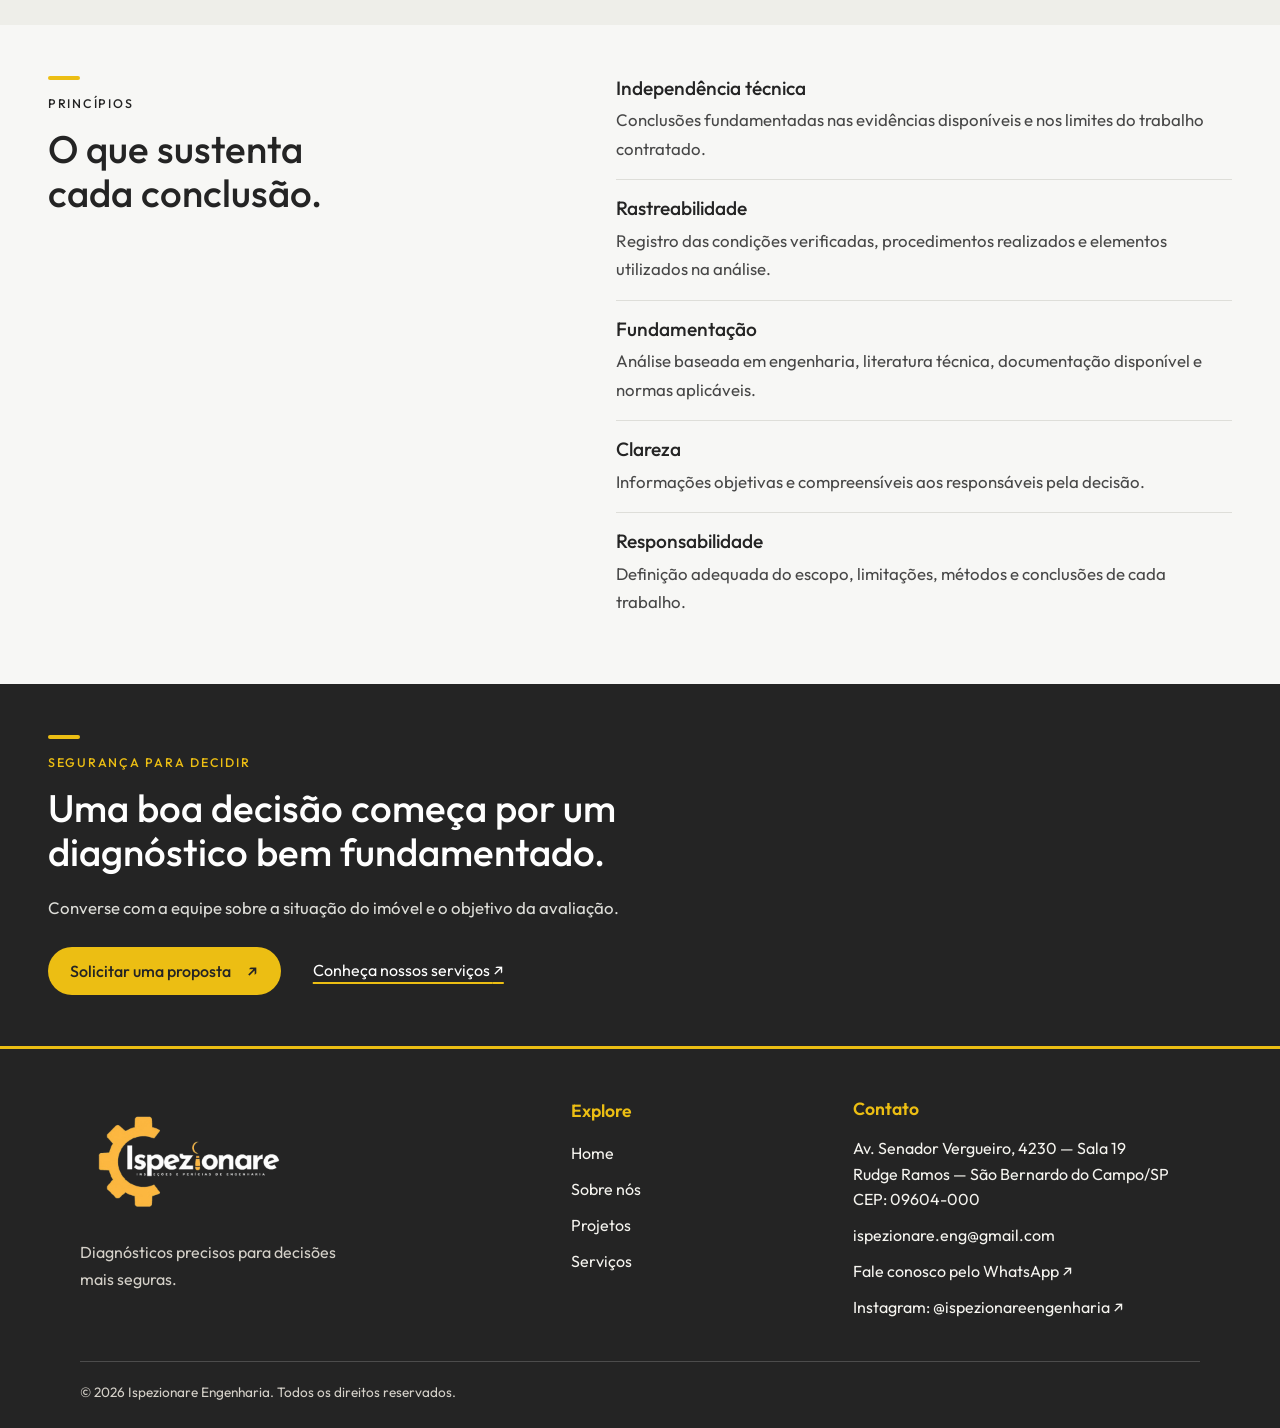
==== commit 9bc18f7f: "newVersion R01" ====
--- a/pages/aboutUs.html
+++ b/pages/aboutUs.html
@@ -3,14 +3,18 @@
 <head>
     <meta charset="UTF-8">
     <meta name="viewport" content="width=device-width, initial-scale=1.0">
-    <title>Sobre a Ispezionare | Engenharia Diagnóstica e Perícias</title>
-    <meta name="description" content="Conheça a Ispezionare Engenharia, especializada em Engenharia Diagnóstica, Patologia das Construções, inspeções, perícias e assistência técnica.">
+    <title>Sobre a Ispezionare | Engenharia Diagnóstica</title>
+    <meta name="description" content="Conheça a Ispezionare e a Eng. Civil Adriana Santiago: mais de 20 anos de experiência profissional na construção civil, investigação e independência técnica.">
+    <meta property="og:type" content="website">
+    <meta property="og:locale" content="pt_BR">
+    <meta property="og:site_name" content="Ispezionare Engenharia">
+    <meta property="og:title" content="Sobre a Ispezionare | Engenharia Diagnóstica">
+    <meta property="og:description" content="Engenharia Diagnóstica com experiência, método e independência técnica. Conheça a empresa, sua responsável técnica e as parcerias de atuação.">
     <link rel="stylesheet" href="../styles/main.css">
     <link rel="stylesheet" href="../styles/aboutUs.css">
     <link rel="icon" type="image/png" href="../images/images/icon.png?v=2">
 </head>
 <body class="aboutPage">
-    <a class="aboutSkip" href="#conteudo">Pular para o conteúdo</a>
     <header class="headerItens">
         <div class="logo">
             <a href="../index.html" aria-label="Home"><img src="../images/images/logoHeader.png" class="logoHeader" alt="Ispezionare Engenharia" width="660" height="378" decoding="async"></a>
@@ -86,7 +90,7 @@
                 <div class="aboutCopy">
                     <p class="aboutEyebrow">Experiência técnica</p>
                     <h2 id="experiencia">Uma visão construída em diferentes contextos da Engenharia Civil.</h2>
-                    <p>A atuação da Ispezionare reúne experiência profissional acumulada ao longo de aproximadamente duas décadas na Engenharia Civil, passando por diferentes etapas do setor da construção.</p>
+                    <p>A atuação da Ispezionare reúne mais de 20 anos de experiência profissional da responsável técnica na construção civil, em diferentes etapas de obras e avaliações de edificações.</p>
                     <p>Essa trajetória permite analisar as relações entre projeto, execução, materiais, uso, manutenção, desempenho e comportamento dos sistemas construtivos.</p>
                     <p>A experiência inclui construção civil, inspeções, Engenharia Diagnóstica, Patologia das Construções, due diligence técnica, entrega e recebimento de empreendimentos, assistência técnica e perícias de engenharia.</p>
                 </div>
@@ -101,9 +105,9 @@
                 </figure>
                 <div class="aboutCopy aboutFounder">
                     <p class="aboutEyebrow">Responsável técnica</p>
-                    <h2 id="adriana-santiago">Eng. Civil<br>Adriana Santiago</h2>
-                    <p class="aboutCredentials">Engenheira Civil · CREA-SP<br>Pós-graduada em Patologia das Construções<br>Perita Judicial · Assistente Técnica Judicial</p>
-                    <p>Mais de 20 anos de experiência profissional na construção civil, com atuação em inspeções, perícias e assistência técnica.</p>
+                    <h2 id="adriana-santiago">Eng. Civil Adriana Santiago</h2>
+                    <p class="aboutCredentials">Engenheira Civil · CREA-SP<br>Especialista em Patologia das Construções<br>Perita Judicial e Assistente Técnica em demandas de Engenharia Civil</p>
+                    <p>Mais de 20 anos de experiência profissional na construção civil, reunindo atuação em obras, inspeções, Engenharia Diagnóstica, Patologia das Construções, perícias e assistência técnica.</p>
                     <p>Sua trajetória inclui trabalhos para construtoras, condomínios e unidades privativas, com investigação de manifestações patológicas e vícios construtivos.</p>
                     <!-- Retrato profissional da responsável técnica pendente; a foto ao lado é um registro de campo. -->
                 </div>
@@ -118,6 +122,7 @@
                 </div>
                 <div class="aboutCopy">
                     <p>Desenvolvemos trabalhos próprios e em parceria com profissionais e empresas especializadas, conforme as necessidades da investigação.</p>
+                    <p>As parcerias técnicas permitem incorporar competências, recursos e especialidades complementares quando a complexidade ou o escopo do trabalho assim exigem.</p>
                     <p>As responsabilidades são definidas em cada trabalho, preservando a independência técnica.</p>
                     <a class="aboutLink" href="projects.html">Veja os trabalhos <span aria-hidden="true">→</span></a>
                 </div>
--- a/styles/main.css
+++ b/styles/main.css
@@ -305,19 +305,6 @@
     background: #fff;
     color: #242424;
 }
-.siteSkip {
-    position: fixed;
-    top: .5rem;
-    left: .5rem;
-    z-index: 1100;
-    padding: .75rem 1rem;
-    color: #242424;
-    background: #ecbe13;
-    transform: translateY(-160%);
-}
-.siteSkip:focus {
-    transform: translateY(0);
-}
 .visuallyHidden {
     position: absolute;
     width: 1px;
--- a/styles/aboutUs.css
+++ b/styles/aboutUs.css
@@ -28,19 +28,6 @@
 .aboutClosing a:focus-visible {
     outline-color: var(--aboutGold);
 }
-.aboutSkip {
-    position: fixed;
-    top: .5rem;
-    left: .5rem;
-    z-index: 1100;
-    padding: .75rem 1rem;
-    background: var(--aboutGold);
-    color: var(--aboutInk);
-    transform: translateY(-160%);
-}
-.aboutSkip:focus {
-    transform: translateY(0);
-}
 .aboutContainer {
     width: min(100% - 2 * var(--aboutGutter), 1200px);
     margin-inline: auto;
